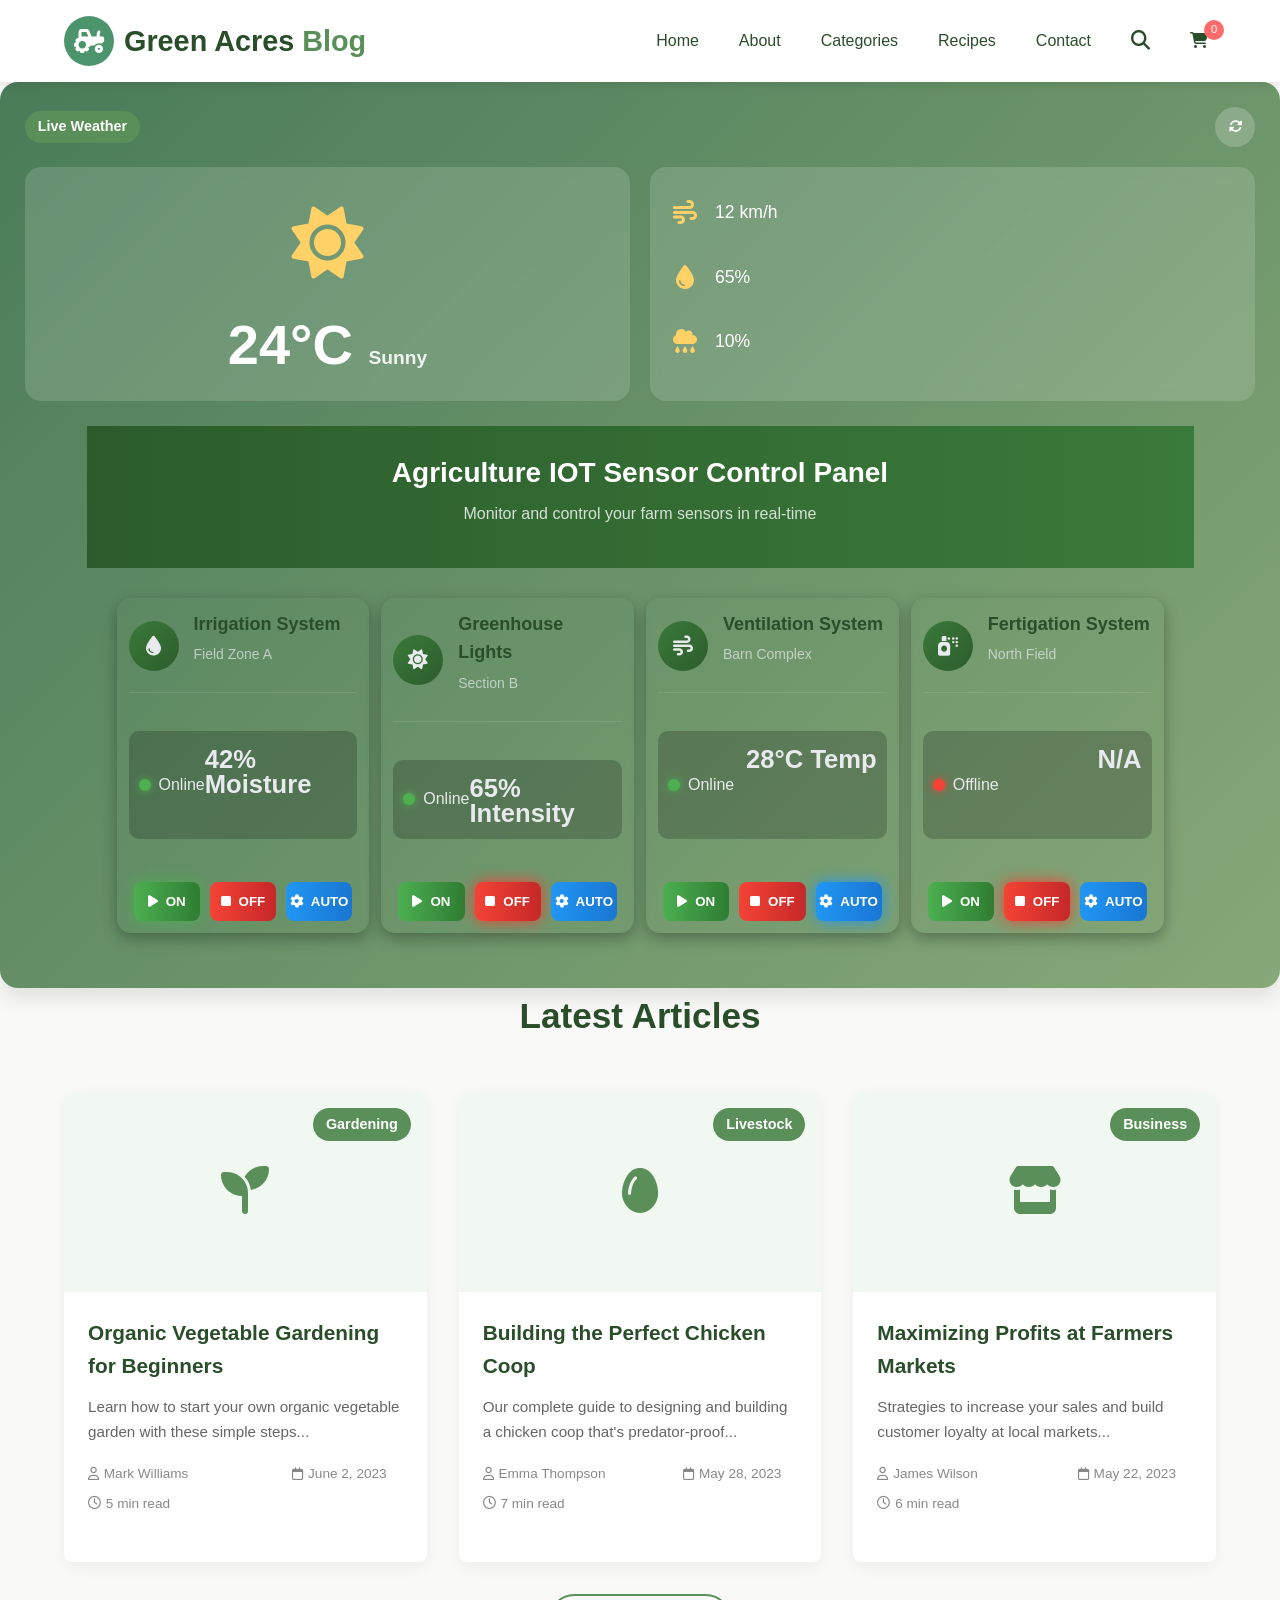
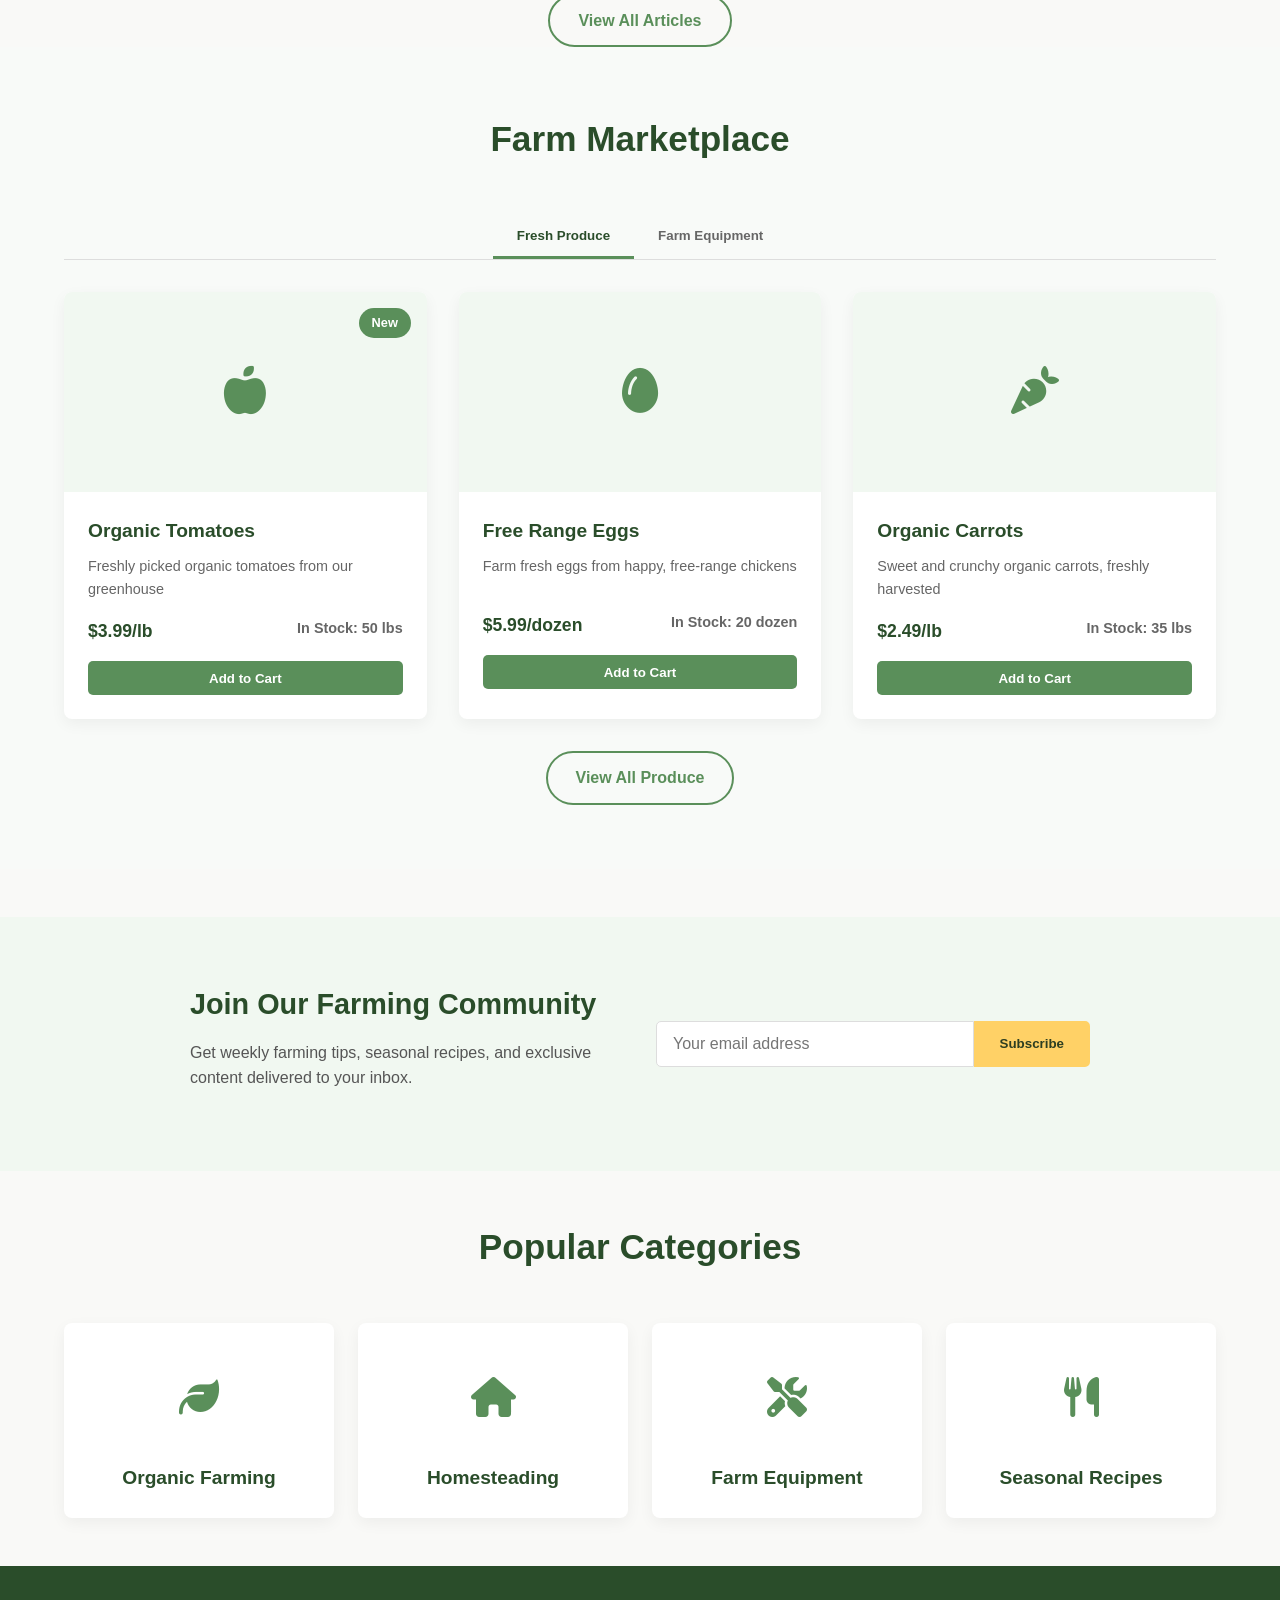
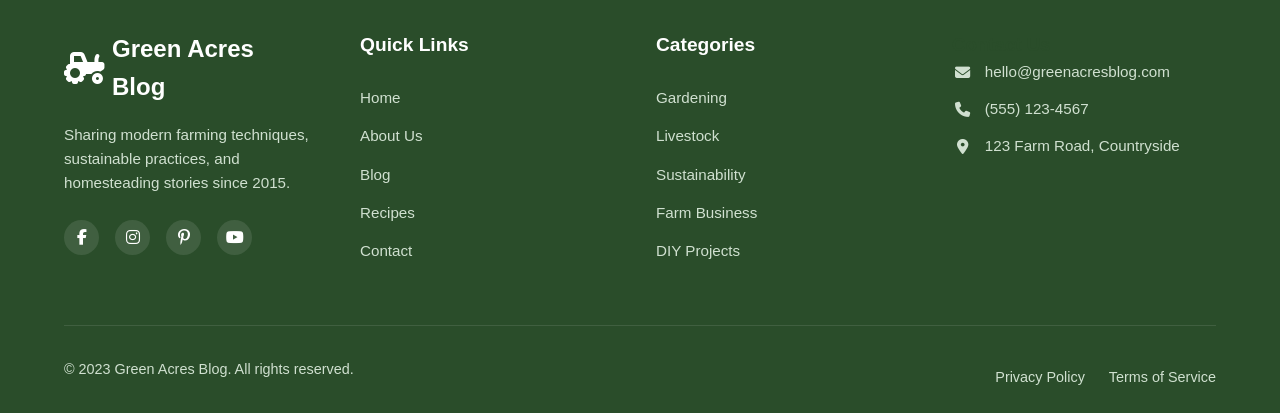
==== index.html @ f461b33c "Add files via upload" ====
<!DOCTYPE html>
<html lang="en">
<head>
    <meta charset="UTF-8">
    <meta name="viewport" content="width=device-width, initial-scale=1.0">
    <title>Green Acres Blog - Modern Farming Insights</title>
    <link rel="stylesheet" href="https://cdnjs.cloudflare.com/ajax/libs/font-awesome/6.4.0/css/all.min.css">
    <link rel="stylesheet" href="styles.css">
</head>
<body>
    <header>
        <div class="container header-container">
            <div class="logo-container">
                <a href="index.html" class="logo">
                    <div class="logo-img">
                        <i class="fas fa-tractor"></i>
                    </div>
                    <span class="logo-text">Green Acres <span>Blog</span></span>
                </a>
            </div>
            <button class="mobile-menu-btn" id="mobileMenuBtn">☰</button>
            <nav id="mainNav">
                <ul>
                    <li><a href="index.html">Home</a></li>
                    <li><a href="#about">About</a></li>
                    <li><a href="#categories">Categories</a></li>
                    <li><a href="#recipes">Recipes</a></li>
                    <li><a href="#contact">Contact</a></li>
                    <li><a href="#" class="search-btn" id="searchBtn"><i class="fas fa-search"></i></a></li>
                    <li class="cart-icon">
                        <a href="cart.html">
                            <i class="fas fa-shopping-cart"></i>
                            <span class="cart-count">0</span>
                        </a>
                    </li>
                </ul>
            </nav>
        </div>
        <div class="search-container" id="searchContainer">
            <input type="text" placeholder="Search articles..." id="searchInput">
            <button id="searchSubmit"><i class="fas fa-search"></i></button>
        </div>
    </header>

     <section class="featured-section">
            <div class="weather-widget">
                <div class="weather-header">
                    <span class="category-tag">Live Weather</span>
                    <button class="weather-refresh" id="weatherRefresh">
                        <i class="fas fa-sync-alt"></i>
                    </button>
                </div>
                
                <div class="weather-content">
                    <div class="weather-main">
                        <div class="weather-icon">
                            <i class="fas fa-sun" id="weatherIcon"></i>
                        </div>
                        <div class="weather-temp">
                            <span id="currentTemp">24°C</span>
                            <span class="weather-desc" id="weatherDesc">Sunny</span>
                        </div>
                    </div>
                    
                    <div class="weather-details">
                        <div class="weather-detail">
                            <i class="fas fa-wind"></i>
                            <span id="windSpeed">12 km/h</span>
                        </div>
                        <div class="weather-detail">
                            <i class="fas fa-tint"></i>
                            <span id="humidity">65%</span>
                        </div>
                        <div class="weather-detail">
                            <i class="fas fa-cloud-rain"></i>
                            <span id="precipitation">10%</span>
                        </div>
                    </div>
                </div>
                
            <div class="container">
        <div class="dashboard-header">
            <h1>Agriculture IOT Sensor Control Panel</h1>
            <p>Monitor and control your farm sensors in real-time</p>
        </div>
        
        <div class="sensor-grid">
            <div class="sensor-card">
                <div class="sensor-header">
                    <div class="sensor-icon">
                        <i class="fas fa-tint"></i>
                    </div>
                    <div class="sensor-info">
                        <h3>Irrigation System</h3>
                        <p>Field Zone A</p>
                    </div>
                </div>
                <div class="sensor-status">
                    <div class="status-indicator">
                        <div class="status-dot online"></div>
                        <span>Online</span>
                    </div>
                    <div class="sensor-value">42% Moisture</div>
                </div>
                <div class="sensor-controls">
                    <button class="control-btn btn-on active">
                        <i class="fas fa-play"></i> ON
                    </button>
                    <button class="control-btn btn-off">
                        <i class="fas fa-stop"></i> OFF
                    </button>
                    <button class="control-btn btn-auto">
                        <i class="fas fa-cog"></i> AUTO
                    </button>
                </div>
            </div>
            
            <div class="sensor-card">
                <div class="sensor-header">
                    <div class="sensor-icon">
                        <i class="fas fa-sun"></i>
                    </div>
                    <div class="sensor-info">
                        <h3>Greenhouse Lights</h3>
                        <p>Section B</p>
                    </div>
                </div>
                <div class="sensor-status">
                    <div class="status-indicator">
                        <div class="status-dot online"></div>
                        <span>Online</span>
                    </div>
                    <div class="sensor-value">65% Intensity</div>
                </div>
                <div class="sensor-controls">
                    <button class="control-btn btn-on">
                        <i class="fas fa-play"></i> ON
                    </button>
                    <button class="control-btn btn-off active">
                        <i class="fas fa-stop"></i> OFF
                    </button>
                    <button class="control-btn btn-auto">
                        <i class="fas fa-cog"></i> AUTO
                    </button>
                </div>
            </div>
            
            <div class="sensor-card">
                <div class="sensor-header">
                    <div class="sensor-icon">
                        <i class="fas fa-wind"></i>
                    </div>
                    <div class="sensor-info">
                        <h3>Ventilation System</h3>
                        <p>Barn Complex</p>
                    </div>
                </div>
                <div class="sensor-status">
                    <div class="status-indicator">
                        <div class="status-dot online"></div>
                        <span>Online</span>
                    </div>
                    <div class="sensor-value">28°C Temp</div>
                </div>
                <div class="sensor-controls">
                    <button class="control-btn btn-on">
                        <i class="fas fa-play"></i> ON
                    </button>
                    <button class="control-btn btn-off">
                        <i class="fas fa-stop"></i> OFF
                    </button>
                    <button class="control-btn btn-auto active">
                        <i class="fas fa-cog"></i> AUTO
                    </button>
                </div>
            </div>
            
            <div class="sensor-card">
                <div class="sensor-header">
                    <div class="sensor-icon">
                        <i class="fas fa-spray-can"></i>
                    </div>
                    <div class="sensor-info">
                        <h3>Fertigation System</h3>
                        <p>North Field</p>
                    </div>
                </div>
                <div class="sensor-status">
                    <div class="status-indicator">
                        <div class="status-dot offline"></div>
                        <span>Offline</span>
                    </div>
                    <div class="sensor-value">N/A</div>
                </div>
                <div class="sensor-controls">
                    <button class="control-btn btn-on">
                        <i class="fas fa-play"></i> ON
                    </button>
                    <button class="control-btn btn-off active">
                        <i class="fas fa-stop"></i> OFF
                    </button>
                    <button class="control-btn btn-auto">
                        <i class="fas fa-cog"></i> AUTO
                    </button>
                </div>
            </div>
        </div>
                
                <!-- <div class="weather-footer">
                    <p class="post-meta">Weather for <span id="location">Farm Location</span> | Updated: <span id="updateTime">Just now</span></p>
                    <a href="#articles" class="btn btn-primary">Read Article</a>
                </div> -->
            </div>
        </section>

    <section id="latest" class="latest-posts">
        <div class="container">
            <h2 class="section-title">Latest Articles</h2>
            <div class="posts-grid">
                <article class="post-card">
                    <div class="post-image">
                        <div class="image-placeholder">
                            <i class="fas fa-seedling"></i>
                        </div>
                        <span class="category-tag">Gardening</span>
                    </div>
                    <div class="post-content">
                        <h3><a href="#">Organic Vegetable Gardening for Beginners</a></h3>
                        <p class="post-excerpt">Learn how to start your own organic vegetable garden with these simple steps...</p>
                        <div class="post-meta">
                            <span><i class="far fa-user"></i> Mark Williams</span>
                            <span><i class="far fa-calendar"></i> June 2, 2023</span>
                            <span><i class="far fa-clock"></i> 5 min read</span>
                        </div>
                    </div>
                </article>

                <article class="post-card">
                    <div class="post-image">
                        <div class="image-placeholder">
                            <i class="fas fa-egg"></i>
                        </div>
                        <span class="category-tag">Livestock</span>
                    </div>
                    <div class="post-content">
                        <h3><a href="#">Building the Perfect Chicken Coop</a></h3>
                        <p class="post-excerpt">Our complete guide to designing and building a chicken coop that's predator-proof...</p>
                        <div class="post-meta">
                            <span><i class="far fa-user"></i> Emma Thompson</span>
                            <span><i class="far fa-calendar"></i> May 28, 2023</span>
                            <span><i class="far fa-clock"></i> 7 min read</span>
                        </div>
                    </div>
                </article>

                <article class="post-card">
                    <div class="post-image">
                        <div class="image-placeholder">
                            <i class="fas fa-store"></i>
                        </div>
                        <span class="category-tag">Business</span>
                    </div>
                    <div class="post-content">
                        <h3><a href="#">Maximizing Profits at Farmers Markets</a></h3>
                        <p class="post-excerpt">Strategies to increase your sales and build customer loyalty at local markets...</p>
                        <div class="post-meta">
                            <span><i class="far fa-user"></i> James Wilson</span>
                            <span><i class="far fa-calendar"></i> May 22, 2023</span>
                            <span><i class="far fa-clock"></i> 6 min read</span>
                        </div>
                    </div>
                </article>
            </div>
            <div class="view-all">
                <a href="#" class="btn btn-secondary">View All Articles</a>
            </div>
        </div>
    </section>

    <section class="farm-market">
        <div class="container">
            <h2 class="section-title">Farm Marketplace</h2>
            <div class="market-tabs">
                <button class="tab-btn active" data-tab="produce">Fresh Produce</button>
                <button class="tab-btn" data-tab="equipment">Farm Equipment</button>
            </div>
            
            <div class="market-content active" id="produce">
                <div class="products-grid">
                    <div class="product-card">
                        <div class="product-image">
                            <div class="image-placeholder">
                                <i class="fas fa-apple-alt"></i>
                            </div>
                            <span class="product-badge">New</span>
                        </div>
                        <div class="product-details">
                            <h3>Organic Tomatoes</h3>
                            <p class="product-description">Freshly picked organic tomatoes from our greenhouse</p>
                            <div class="product-meta">
                                <span class="product-price">$3.99/lb</span>
                                <span class="product-stock">In Stock: 50 lbs</span>
                            </div>
                            <button class="btn btn-cart">Add to Cart</button>
                        </div>
                    </div>
                    
                    <div class="product-card">
                        <div class="product-image">
                            <div class="image-placeholder">
                                <i class="fas fa-egg"></i>
                            </div>
                        </div>
                        <div class="product-details">
                            <h3>Free Range Eggs</h3>
                            <p class="product-description">Farm fresh eggs from happy, free-range chickens</p>
                            <div class="product-meta">
                                <span class="product-price">$5.99/dozen</span>
                                <span class="product-stock">In Stock: 20 dozen</span>
                            </div>
                            <button class="btn btn-cart">Add to Cart</button>
                        </div>
                    </div>
                    
                    <div class="product-card">
                        <div class="product-image">
                            <div class="image-placeholder">
                                <i class="fas fa-carrot"></i>
                            </div>
                        </div>
                        <div class="product-details">
                            <h3>Organic Carrots</h3>
                            <p class="product-description">Sweet and crunchy organic carrots, freshly harvested</p>
                            <div class="product-meta">
                                <span class="product-price">$2.49/lb</span>
                                <span class="product-stock">In Stock: 35 lbs</span>
                            </div>
                            <button class="btn btn-cart">Add to Cart</button>
                        </div>
                    </div>
                </div>
                <div class="view-all">
                    <a href="market.html" class="btn btn-secondary">View All Produce</a>
                </div>
            </div>
            
            <div class="market-content" id="equipment">
                <div class="products-grid">
                    <div class="product-card">
                        <div class="product-image">
                            <div class="image-placeholder">
                                <i class="fas fa-tractor"></i>
                            </div>
                            <span class="product-badge">Used</span>
                        </div>
                        <div class="product-details">
                            <h3>John Deere Tractor</h3>
                            <p class="product-description">2015 Model, 45HP, excellent condition</p>
                            <div class="product-meta">
                                <span class="product-price">$12,500</span>
                                <span class="product-stock">1 Available</span>
                            </div>
                            <button class="btn btn-cart">Add to Cart</button>
                        </div>
                    </div>
                    
                    <div class="product-card">
                        <div class="product-image">
                            <div class="image-placeholder">
                                <i class="fas fa-tint"></i>
                            </div>
                        </div>
                        <div class="product-details">
                            <h3>Drip Irrigation Kit</h3>
                            <p class="product-description">Complete 1/4 acre drip irrigation system</p>
                            <div class="product-meta">
                                <span class="product-price">$349.99</span>
                                <span class="product-stock">In Stock: 5</span>
                            </div>
                            <button class="btn btn-cart">Add to Cart</button>
                        </div>
                    </div>
                    
                    <div class="product-card">
                        <div class="product-image">
                            <div class="image-placeholder">
                                <i class="fas fa-tools"></i>
                            </div>
                        </div>
                        <div class="product-details">
                            <h3>Professional Tool Set</h3>
                            <p class="product-description">32-piece farming tool set with storage case</p>
                            <div class="product-meta">
                                <span class="product-price">$189.99</span>
                                <span class="product-stock">In Stock: 8</span>
                            </div>
                            <button class="btn btn-cart">Add to Cart</button>
                        </div>
                    </div>
                </div>
                <div class="view-all">
                    <a href="market.html" class="btn btn-secondary">View All Equipment</a>
                </div>
            </div>
        </div>
    </section>

    <section class="newsletter">
        <div class="container">
            <div class="newsletter-container">
                <div class="newsletter-content">
                    <h2>Join Our Farming Community</h2>
                    <p>Get weekly farming tips, seasonal recipes, and exclusive content delivered to your inbox.</p>
                </div>
                <form class="newsletter-form" id="newsletterForm">
                    <input type="email" placeholder="Your email address" required>
                    <button type="submit" class="btn btn-primary">Subscribe</button>
                </form>
            </div>
        </div>
    </section>

    <section class="popular-categories">
        <div class="container">
            <h2 class="section-title">Popular Categories</h2>
            <div class="categories-grid">
                <a href="#categories" class="category-card">
                    <div class="category-image">
                        <i class="fas fa-leaf"></i>
                    </div>
                    <h3>Organic Farming</h3>
                </a>
                <a href="#categories" class="category-card">
                    <div class="category-image">
                        <i class="fas fa-home"></i>
                    </div>
                    <h3>Homesteading</h3>
                </a>
                <a href="#categories" class="category-card">
                    <div class="category-image">
                        <i class="fas fa-tools"></i>
                    </div>
                    <h3>Farm Equipment</h3>
                </a>
                <a href="#categories" class="category-card">
                    <div class="category-image">
                        <i class="fas fa-utensils"></i>
                    </div>
                    <h3>Seasonal Recipes</h3>
                </a>
            </div>
        </div>
    </section>

    <footer>
        <div class="container">
            <div class="footer-content">
                <div class="footer-about">
                    <div class="footer-logo">
                        <i class="fas fa-tractor"></i>
                        <span>Green Acres Blog</span>
                    </div>
                    <p>Sharing modern farming techniques, sustainable practices, and homesteading stories since 2015.</p>
                    <div class="social-links">
                        <a href="#"><i class="fab fa-facebook-f"></i></a>
                        <a href="#"><i class="fab fa-instagram"></i></a>
                        <a href="#"><i class="fab fa-pinterest-p"></i></a>
                        <a href="#"><i class="fab fa-youtube"></i></a>
                    </div>
                </div>
                <div class="footer-links">
                    <h3>Quick Links</h3>
                    <ul>
                        <li><a href="index.html">Home</a></li>
                        <li><a href="#about">About Us</a></li>
                        <li><a href="#blog">Blog</a></li>
                        <li><a href="#recipes">Recipes</a></li>
                        <li><a href="#contact">Contact</a></li>
                    </ul>
                </div>
                <div class="footer-links">
                    <h3>Categories</h3>
                    <ul>
                        <li><a href="#">Gardening</a></li>
                        <li><a href="#">Livestock</a></li>
                        <li><a href="#">Sustainability</a></li>
                        <li><a href="#">Farm Business</a></li>
                        <li><a href="#">DIY Projects</a></li>
                    </ul>
                </div>
                <div class="footer-contact">
                    <h3>Contact Us</h3>
                    <p><i class="fas fa-envelope"></i> hello@greenacresblog.com</p>
                    <p><i class="fas fa-phone"></i> (555) 123-4567</p>
                    <p><i class="fas fa-map-marker-alt"></i> 123 Farm Road, Countryside</p>
                </div>
            </div>
            <div class="footer-bottom">
                <p>&copy; 2023 Green Acres Blog. All rights reserved.</p>
                <div class="footer-legal">
                    <a href="#">Privacy Policy</a>
                    <a href="#">Terms of Service</a>
                </div>
            </div>
        </div>
    </footer>

    <script src="script.js"></script>
</body>
</html>
---- styles.css ----
/* CSS Reset */
* {
    margin: 0;
    padding: 0;
    box-sizing: border-box;
    font-family: 'Segoe UI', Tahoma, Geneva, Verdana, sans-serif;
}

body {
    line-height: 1.6;
    color: #333;
    background-color: #f9f9f7;
}

/* Typography */
h1, h2, h3, h4 {
    font-weight: 700;
    color: #2a4d2a;
}

p {
    margin-bottom: 1rem;
}

a {
    text-decoration: none;
    color: inherit;
}

/* Header Styles */
header {
    background-color: #fff;
    padding: 1rem 0;
    position: sticky;
    top: 0;
    z-index: 100;
    box-shadow: 0 2px 10px rgba(0,0,0,0.1);
}

.container {
    width: 90%;
    max-width: 1200px;
    margin: 0 auto;
}

.header-container {
    display: flex;
    justify-content: space-between;
    align-items: center;
}

/* Logo Styles */
.logo-container {
    display: flex;
    align-items: center;
}

.logo {
    display: flex;
    align-items: center;
}

.logo-img {
    height: 50px;
    width: 50px;
    background-color: #4c956c;
    border-radius: 50%;
    display: flex;
    align-items: center;
    justify-content: center;
    margin-right: 10px;
    color: white;
    font-size: 1.5rem;
}

.logo-text {
    font-size: 1.8rem;
    font-weight: bold;
    color: #2a4d2a;
}

.logo-text span {
    color: #5a8f5a;
}

/* Navigation */
nav ul {
    display: flex;
    list-style: none;
    align-items: center;
}

nav ul li {
    margin-left: 1.5rem;
}

nav ul li a {
    color: #2a4d2a;
    font-weight: 500;
    transition: color 0.3s;
    padding: 0.5rem;
    border-radius: 5px;
}

nav ul li a:hover {
    color: #5a8f5a;
    background-color: #f1f8f1;
}

.search-btn {
    font-size: 1.2rem;
    cursor: pointer;
}

.mobile-menu-btn {
    display: none;
    background: none;
    border: none;
    color: #2a4d2a;
    font-size: 1.5rem;
    cursor: pointer;
}

/* Search Container */
.search-container {
    display: none;
    padding: 1rem 0;
    background-color: #f1f8f1;
    justify-content: center;
}

.search-container.active {
    display: flex;
}

.search-container input {
    width: 60%;
    padding: 0.8rem 1rem;
    border: 1px solid #ddd;
    border-radius: 5px 0 0 5px;
    font-size: 1rem;
}

.search-container button {
    padding: 0 1rem;
    background-color: #5a8f5a;
    color: white;
    border: none;
    border-radius: 0 5px 5px 0;
    cursor: pointer;
}

/* ================== DASHBOARD ================== */
.dashboard-wrapper {
    max-width: 1000px;
    width: 100%;
    background: rgba(25, 35, 45, 0.8);
    border-radius: 20px;
    box-shadow: 0 15px 25px rgba(0, 0, 0, 0.5);
    overflow: hidden;
}

.dashboard-header {
    background: linear-gradient(90deg, #2c5c2c, #3a7a3a);
    padding: 25px 30px;
    text-align: center;
}

.dashboard-header h1 {
    font-size: 28px;
    margin-bottom: 5px;
    color: #fff;
}

.dashboard-header p {
    font-size: 16px;
    opacity: 0.8;
}

.sensor-grid {
    display: grid;
    grid-template-columns: repeat(auto-fit, minmax(300px, 1fr));
    gap: 20px;
    padding: 30px;
}

.sensor-card {
    background: rgba(35, 45, 55, 0.7);
    border-radius: 15px;
    padding: 20px;
    box-shadow: 0 5px 15px rgba(0, 0, 0, 0.3);
    transition: transform 0.3s ease;
}

.sensor-card:hover {
    transform: translateY(-5px);
}

.sensor-header {
    display: flex;
    align-items: center;
    margin-bottom: 15px;
    border-bottom: 1px solid rgba(255, 255, 255, 0.1);
    padding-bottom: 10px;
}

.sensor-icon {
    width: 50px;
    height: 50px;
    background: linear-gradient(135deg, #3a7a3a, #2c5c2c);
    border-radius: 50%;
    display: flex;
    justify-content: center;
    align-items: center;
    margin-right: 15px;
    font-size: 20px;
}

.sensor-info h3 {
    font-size: 18px;
    margin-bottom: 5px;
}

.sensor-info p {
    font-size: 14px;
    opacity: 0.7;
}

.sensor-status {
    display: flex;
    justify-content: space-between;
    margin: 15px 0;
    padding: 10px;
    background: rgba(0, 0, 0, 0.2);
    border-radius: 10px;
}

.status-indicator {
    display: flex;
    align-items: center;
}

.status-dot {
    width: 12px;
    height: 12px;
    border-radius: 50%;
    margin-right: 8px;
}

.online {
    background: #4CAF50;
    box-shadow: 0 0 8px #4CAF50;
}

.offline {
    background: #f44336;
    box-shadow: 0 0 8px #f44336;
}

.sensor-value {
    font-weight: bold;
    font-size: 18px;
}

.sensor-controls {
    display: flex;
    justify-content: space-between;
    margin-top: 20px;
}

.control-btn {
    flex: 1;
    margin: 0 5px;
    padding: 12px 0;
    border: none;
    border-radius: 8px;
    font-weight: bold;
    cursor: pointer;
    transition: all 0.3s ease;
    display: flex;
    justify-content: center;
    align-items: center;
}

.btn-on {
    background: linear-gradient(to right, #4CAF50, #2E7D32);
    color: white;
}

.btn-off {
    background: linear-gradient(to right, #f44336, #c62828);
    color: white;
}

.btn-auto {
    background: linear-gradient(to right, #2196F3, #1976D2);
    color: white;
}

.control-btn i {
    margin-right: 8px;
}

.control-btn:hover {
    transform: scale(1.05);
    box-shadow: 0 0 15px rgba(0, 0, 0, 0.4);
}

.btn-on.active {
    box-shadow: 0 0 15px #4CAF50;
}

.btn-off.active {
    box-shadow: 0 0 15px #f44336;
}

.btn-auto.active {
    box-shadow: 0 0 15px #2196F3;
}

.footer {
    text-align: center;
    padding: 20px;
    border-top: 1px solid rgba(255, 255, 255, 0.1);
    font-size: 14px;
    opacity: 0.7;
}


/* Featured Post */
.featured-post {
    background: linear-gradient(rgba(0, 0, 0, 0.4), rgba(0, 0, 0, 0.4)), url('https://images.unsplash.com/photo-1500595046743-cd271d694d30?ixlib=rb-4.0.3&ixid=M3wxMjA3fDB8MHxwaG90by1wYWdlfHx8fGVufDB8fHx8fA%3D%3D&auto=format&fit=crop&w=2074&q=80');
    background-size: cover;
    background-position: center;
    height: 70vh;
    display: flex;
    align-items: center;
    color: white;
    margin-bottom: 3rem;
}

.featured-content {
    max-width: 800px;
}

/* Button Styles */
.btn {
    display: inline-block;
    padding: 0.8rem 1.8rem;
    border-radius: 5px;
    font-weight: bold;
    transition: all 0.3s;
    text-align: center;
    cursor: pointer;
}

.btn-primary {
    background-color: #5a8f5a;
    color: white;
    border: 2px solid #5a8f5a;
}

.btn-primary:hover {
    background-color: #4a7d4a;
    border-color: #4a7d4a;
}

.btn-secondary {
    background-color: transparent;
    color: #5a8f5a;
    border: 2px solid #5a8f5a;
}

.btn-secondary:hover {
    background-color: rgba(90, 143, 90, 0.1);
}

/* Weather Widget */
.weather-widget {
    background: linear-gradient(135deg, #4a7c59 0%, #87a878 100%);
    border-radius: 18px;
    padding: 25px;
    color: white;
    box-shadow: 0 10px 20px rgba(0, 0, 0, 0.1);
    width: 100%;
    margin: 0 auto;
}

.weather-header {
    display: flex;
    justify-content: space-between;
    align-items: center;
    margin-bottom: 20px;
}

.category-tag {
    background: rgba(255, 255, 255, 0.2);
    padding: 8px 16px;
    border-radius: 20px;
    font-weight: 600;
    font-size: 0.9rem;
    backdrop-filter: blur(5px);
}

.weather-refresh {
    background: rgba(255, 255, 255, 0.2);
    border: none;
    color: white;
    width: 40px;
    height: 40px;
    border-radius: 50%;
    cursor: pointer;
    transition: all 0.3s;
    display: flex;
    align-items: center;
    justify-content: center;
}

.weather-refresh:hover {
    background: rgba(255, 255, 255, 0.3);
    transform: rotate(45deg);
}

.weather-content {
    display: flex;
    justify-content: space-between;
    gap: 20px;
    margin-bottom: 25px;
}

.weather-main {
    flex: 1;
    text-align: center;
    padding: 20px;
    background: rgba(255, 255, 255, 0.15);
    border-radius: 16px;
    backdrop-filter: blur(5px);
}

.weather-icon {
    font-size: 4.5rem;
    margin-bottom: 15px;
    color: #ffd166;
}

.weather-temp {
    font-size: 3.5rem;
    font-weight: 700;
    line-height: 1;
    margin-bottom: 8px;
}

.weather-desc {
    font-size: 1.2rem;
    opacity: 0.9;
}

.weather-details {
    flex: 1;
    display: flex;
    flex-direction: column;
    justify-content: space-around;
    background: rgba(255, 255, 255, 0.15);
    border-radius: 16px;
    padding: 20px;
    backdrop-filter: blur(5px);
}

.weather-detail {
    display: flex;
    align-items: center;
    margin-bottom: 15px;
}

.weather-detail i {
    font-size: 1.5rem;
    margin-right: 15px;
    width: 30px;
    text-align: center;
    color: #ffd166;
}

.weather-detail span {
    font-size: 1.1rem;
}

.iot-sensors { max-width: 720px; margin: 0 auto; 
    font-family: system-ui, -apple-system, Segoe UI, Roboto, 
    Helvetica, Arial, sans-serif; 
}
  .iot-sensors h4 { margin: 0 0 12px; font-size: 1.25rem; 
}
  .sensor-grid {
    display: grid;
    grid-template-columns: repeat(4, minmax(0,1fr));
    gap: 12px;
  }
  @media (max-width: 800px) {
    .sensor-grid { grid-template-columns: repeat(2, minmax(0,1fr)); }
  }
  .sensor-card {
    display: grid;
    grid-template-rows: auto 1fr auto;
    gap: 8px;
    padding: 12px;
    border-radius: 14px;
    background: transparent;
    color: #e8eaed;
    /* box-shadow: 0 1px 0 rgba(255,255,255,0.04), 0 8px 24px rgba(0,0,0,0.25) inset, 0 2px 12px rgba(0,0,0,0.3); */
  }
  .sensor-name { font-weight: 600; display: flex; align-items: center; gap: 8px; opacity: 0.9; }
  .sensor-value {
    font-size: 1.6rem;
    font-variant-numeric: tabular-nums;
    line-height: 1;
    padding: 6px 0 2px;
  }
  .sensor-card.loading .sensor-value { opacity: 0.6; }
  .sensor-read {
    justify-self: start;
    border: 0;
    padding: 8px 12px;
    border-radius: 10px;
    background: #ffd166;
    color: #2d3e21;
    border: 2px solid #ffd166;
    /* color: white; */
    cursor: pointer;
    font-weight: 600;
    transition: all 0.5s;
  }
.sensor-read:hover {
    background: transparent;
    color: #ffd166;
    border-color: #ffd166;
}
  .sensor-read:disabled { opacity: 0.6; cursor: not-allowed; 
}

.weather-footer {
    text-align: center;
    padding-top: 20px;
    border-top: 1px solid rgba(255, 255, 255, 0.2);
}

.post-meta {
    color: rgba(255, 255, 255, 0.85);
    margin-bottom: 15px;
    font-size: 0.95rem;
}

.btn {
    display: inline-block;
    padding: 12px 28px;
    border-radius: 50px;
    font-weight: 600;
    transition: all 0.3s;
    text-align: center;
    cursor: pointer;
    text-decoration: none;
}

.btn-primary {
    background: #ffd166;
    color: #2d3e21;
    border: 2px solid #ffd166;
}

.btn-primary:hover {
    background: transparent;
    color: #ffd166;
}

/* Category Tag */
.category-tag {
    display: inline-block;
    background-color: #5a8f5a;
    color: white;
    padding: 0.3rem 0.8rem;
    border-radius: 20px;
    font-size: 0.9rem;
    font-weight: bold;
}

/* Latest Posts */
.section-title {
    text-align: center;
    margin-bottom: 3rem;
    font-size: 2.2rem;
}

.posts-grid {
    display: grid;
    grid-template-columns: repeat(auto-fit, minmax(300px, 1fr));
    gap: 2rem;
    margin-bottom: 2rem;
}

.post-card {
    background: white;
    border-radius: 8px;
    overflow: hidden;
    box-shadow: 0 5px 15px rgba(0,0,0,0.05);
    transition: transform 0.3s, box-shadow 0.3s;
}

.post-card:hover {
    transform: translateY(-5px);
    box-shadow: 0 10px 25px rgba(0,0,0,0.1);
}

.post-image {
    position: relative;
    height: 200px;
    overflow: hidden;
    background-color: #f1f8f1;
    display: flex;
    align-items: center;
    justify-content: center;
}

.image-placeholder {
    font-size: 3rem;
    color: #5a8f5a;
}

.post-image .category-tag {
    position: absolute;
    top: 1rem;
    right: 1rem;
}

.post-content {
    padding: 1.5rem;
}

.post-content h3 {
    margin-bottom: 0.8rem;
    font-size: 1.3rem;
}

.post-content h3 a {
    color: #2a4d2a;
    transition: color 0.3s;
}

.post-content h3 a:hover {
    color: #5a8f5a;
}

.post-excerpt {
    color: #666;
    margin-bottom: 1.2rem;
    font-size: 0.95rem;
}

.post-meta {
    display: flex;
    justify-content: space-between;
    color: #888;
    font-size: 0.85rem;
    flex-wrap: wrap;
}

.post-meta span {
    display: flex;
    align-items: center;
    margin-right: 1rem;
    margin-bottom: 0.5rem;
}

.post-meta i {
    margin-right: 0.3rem;
    font-size: 0.8rem;
}

.view-all {
    text-align: center;
    margin-top: 2rem;
}

/* Farm Marketplace Styles */
.farm-market {
    padding: 4rem 0;
    background-color: #f8faf8;
}

.market-tabs {
    display: flex;
    justify-content: center;
    margin-bottom: 2rem;
    border-bottom: 1px solid #ddd;
}

.tab-btn {
    padding: 0.8rem 1.5rem;
    background: none;
    border: none;
    border-bottom: 3px solid transparent;
    font-weight: bold;
    color: #666;
    cursor: pointer;
    transition: all 0.3s;
}

.tab-btn.active {
    color: #2a4d2a;
    border-bottom-color: #5a8f5a;
}

.market-content {
    display: none;
}

.market-content.active {
    display: block;
}

.products-grid {
    display: grid;
    grid-template-columns: repeat(auto-fit, minmax(280px, 1fr));
    gap: 2rem;
    margin-bottom: 2rem;
}

.product-card {
    background: white;
    border-radius: 8px;
    overflow: hidden;
    box-shadow: 0 5px 15px rgba(0,0,0,0.05);
    transition: transform 0.3s, box-shadow 0.3s;
}

.product-card:hover {
    transform: translateY(-5px);
    box-shadow: 0 10px 25px rgba(0,0,0,0.1);
}

.product-image {
    position: relative;
    height: 200px;
    overflow: hidden;
    background-color: #f1f8f1;
    display: flex;
    align-items: center;
    justify-content: center;
}

.product-badge {
    position: absolute;
    top: 1rem;
    right: 1rem;
    background-color: #5a8f5a;
    color: white;
    padding: 0.3rem 0.8rem;
    border-radius: 20px;
    font-size: 0.8rem;
    font-weight: bold;
}

.product-details {
    padding: 1.5rem;
}

.product-details h3 {
    margin-bottom: 0.5rem;
    font-size: 1.2rem;
}

.product-description {
    color: #666;
    margin-bottom: 1rem;
    font-size: 0.9rem;
    min-height: 40px;
}

.product-meta {
    display: flex;
    justify-content: space-between;
    margin-bottom: 1rem;
    font-weight: bold;
    flex-wrap: wrap;
}

.product-price {
    color: #2a4d2a;
    font-size: 1.1rem;
}

.product-stock {
    color: #666;
    font-size: 0.9rem;
}

.btn-cart {
    width: 100%;
    padding: 0.6rem;
    background-color: #5a8f5a;
    color: white;
    border: none;
    border-radius: 5px;
    font-weight: bold;
    cursor: pointer;
    transition: background-color 0.3s;
}

.btn-cart:hover {
    background-color: #4a7d4a;
}

/* Shopping Cart Styles */
.cart-icon {
    position: relative;
    margin-left: 1.5rem;
}

.cart-count {
    position: absolute;
    top: -8px;
    right: -8px;
    background-color: #ff6b6b;
    color: white;
    width: 20px;
    height: 20px;
    border-radius: 50%;
    font-size: 0.7rem;
    display: flex;
    align-items: center;
    justify-content: center;
}

/* Newsletter */
.newsletter {
    background-color: #f1f8f1;
    padding: 4rem 0;
    margin: 3rem 0;
}

.newsletter-container {
    display: flex;
    justify-content: space-between;
    align-items: center;
    max-width: 900px;
    margin: 0 auto;
}

.newsletter-content {
    flex: 1;
    padding-right: 2rem;
}

.newsletter h2 {
    margin-bottom: 0.8rem;
    font-size: 1.8rem;
}

.newsletter p {
    color: #555;
}

.newsletter-form {
    display: flex;
    flex: 1;
}

.newsletter-form input {
    flex: 1;
    padding: 0.8rem 1rem;
    border: 1px solid #ddd;
    border-radius: 5px 0 0 5px;
    font-size: 1rem;
}

.newsletter-form button {
    padding: 0 1.5rem;
    border-radius: 0 5px 5px 0;
}

/* Popular Categories */
.categories-grid {
    display: grid;
    grid-template-columns: repeat(auto-fit, minmax(200px, 1fr));
    gap: 1.5rem;
}

.category-card {
    background: white;
    border-radius: 8px;
    overflow: hidden;
    box-shadow: 0 5px 15px rgba(0,0,0,0.05);
    transition: transform 0.3s, box-shadow 0.3s;
    text-align: center;
    padding: 1.5rem;
}

.category-card:hover {
    transform: translateY(-5px);
    box-shadow: 0 10px 25px rgba(0,0,0,0.1);
}

.category-image {
    height: 100px;
    display: flex;
    align-items: center;
    justify-content: center;
    font-size: 2.5rem;
    color: #5a8f5a;
    margin-bottom: 1rem;
}

.category-card h3 {
    font-size: 1.2rem;
}

/* Footer */
footer {
    background-color: #2a4d2a;
    color: white;
    padding: 4rem 0 1rem;
    margin-top: 3rem;
}

.footer-content {
    display: grid;
    grid-template-columns: repeat(auto-fit, minmax(200px, 1fr));
    gap: 2rem;
    margin-bottom: 3rem;
}

.footer-about {
    padding-right: 1rem;
}

.footer-logo {
    display: flex;
    align-items: center;
    font-size: 1.5rem;
    font-weight: bold;
    margin-bottom: 1rem;
}

.footer-logo i {
    margin-right: 0.5rem;
    font-size: 2rem;
}

.footer-about p {
    color: #d0e0d0;
    margin-bottom: 1.5rem;
    font-size: 0.95rem;
}

.social-links {
    display: flex;
    gap: 1rem;
}

.social-links a {
    color: white;
    width: 35px;
    height: 35px;
    border-radius: 50%;
    background-color: rgba(255,255,255,0.1);
    display: flex;
    align-items: center;
    justify-content: center;
    transition: background-color 0.3s;
}

.social-links a:hover {
    background-color: rgba(255,255,255,0.2);
}

.footer-links h3 {
    color: white;
    margin-bottom: 1.5rem;
    font-size: 1.2rem;
}

.footer-links ul {
    list-style: none;
}

.footer-links li {
    margin-bottom: 0.8rem;
}

.footer-links a {
    color: #d0e0d0;
    transition: color 0.3s;
    font-size: 0.95rem;
}

.footer-links a:hover {
    color: white;
}

.footer-contact p {
    display: flex;
    align-items: center;
    margin-bottom: 0.8rem;
    color: #d0e0d0;
    font-size: 0.95rem;
}

.footer-contact i {
    margin-right: 0.8rem;
    width: 20px;
    text-align: center;
}

.footer-bottom {
    display: flex;
    justify-content: space-between;
    align-items: center;
    padding-top: 2rem;
    border-top: 1px solid rgba(255,255,255,0.1);
    font-size: 0.9rem;
    color: #d0e0d0;
}

.footer-legal {
    display: flex;
    gap: 1.5rem;
}

.footer-legal a {
    color: #d0e0d0;
    transition: color 0.3s;
}

.footer-legal a:hover {
    color: white;
}

/* Responsive Design */
@media (max-width: 992px) {
    .newsletter-container {
        flex-direction: column;
        text-align: center;
    }
    
    .newsletter-content {
        padding-right: 0;
        margin-bottom: 1.5rem;
    }
    
    .newsletter-form {
        width: 100%;
    }
}

@media (max-width: 900px) {
    .weather-content.horizontal-layout {
        flex-direction: column;
        gap: 1rem;
    }
    
    .horizontal-item {
        min-height: auto;
        padding: 1rem;
    }
    
    .weather-main.horizontal-item .weather-icon {
        font-size: 2.5rem;
    }
    
    .weather-main.horizontal-item .weather-temp span:first-child {
        font-size: 2.2rem;
    }
    
    .forecast-days {
        justify-content: space-between;
    }
}

@media (max-width: 768px) {
    .mobile-menu-btn {
        display: block;
    }

    nav {
        position: fixed;
        top: 80px;
        left: -100%;
        width: 100%;
        background-color: white;
        padding: 1rem 0;
        box-shadow: 0 5px 10px rgba(0,0,0,0.1);
        transition: left 0.3s;
    }

    nav.active {
        left: 0;
    }

    nav ul {
        flex-direction: column;
        align-items: center;
    }

    nav ul li {
        margin: 0;
        padding: 1rem 0;
    }

    .featured-post {
        height: auto;
        padding: 2rem 0;
    }
    
    .featured-content {
        max-width: 100%;
    }
    
    .weather-widget {
        max-width: 100%;
    }
}

@media (max-width: 600px) {
    .weather-widget {
        padding: 1.5rem;
    }
    
    .weather-details.horizontal-item .weather-detail {
        flex-direction: row;
        justify-content: space-between;
        align-items: center;
        text-align: left;
        gap: 0.5rem;
    }
    
    .weather-details.horizontal-item .weather-detail i {
        margin-bottom: 0;
        font-size: 1.2rem;
        min-width: 20px;
    }
    
    .weather-details.horizontal-item .weather-detail span:first-of-type {
        flex: 1;
        text-align: left;
        margin-bottom: 0;
    }
    
    .forecast-days {
        flex-direction: column;
        gap: 0.8rem;
    }
    
    .weather-forecast.horizontal-item .forecast-day {
        flex-direction: row;
        justify-content: space-between;
        align-items: center;
    }
    
    .weather-forecast.horizontal-item .forecast-day i {
        margin-bottom: 0;
        font-size: 1.2rem;
        min-width: 30px;
    }
    
    .section-title {
        font-size: 1.8rem;
    }
    
    .logo-text {
        font-size: 1.5rem;
    }
    
    .footer-bottom {
        flex-direction: column;
        gap: 1rem;
        text-align: center;
    }
    
    .footer-legal {
        justify-content: center;
    }
    
    .post-meta {
        flex-direction: column;
        align-items: flex-start;
    }
    
    .post-meta span {
        margin-bottom: 0.5rem;
    }
}
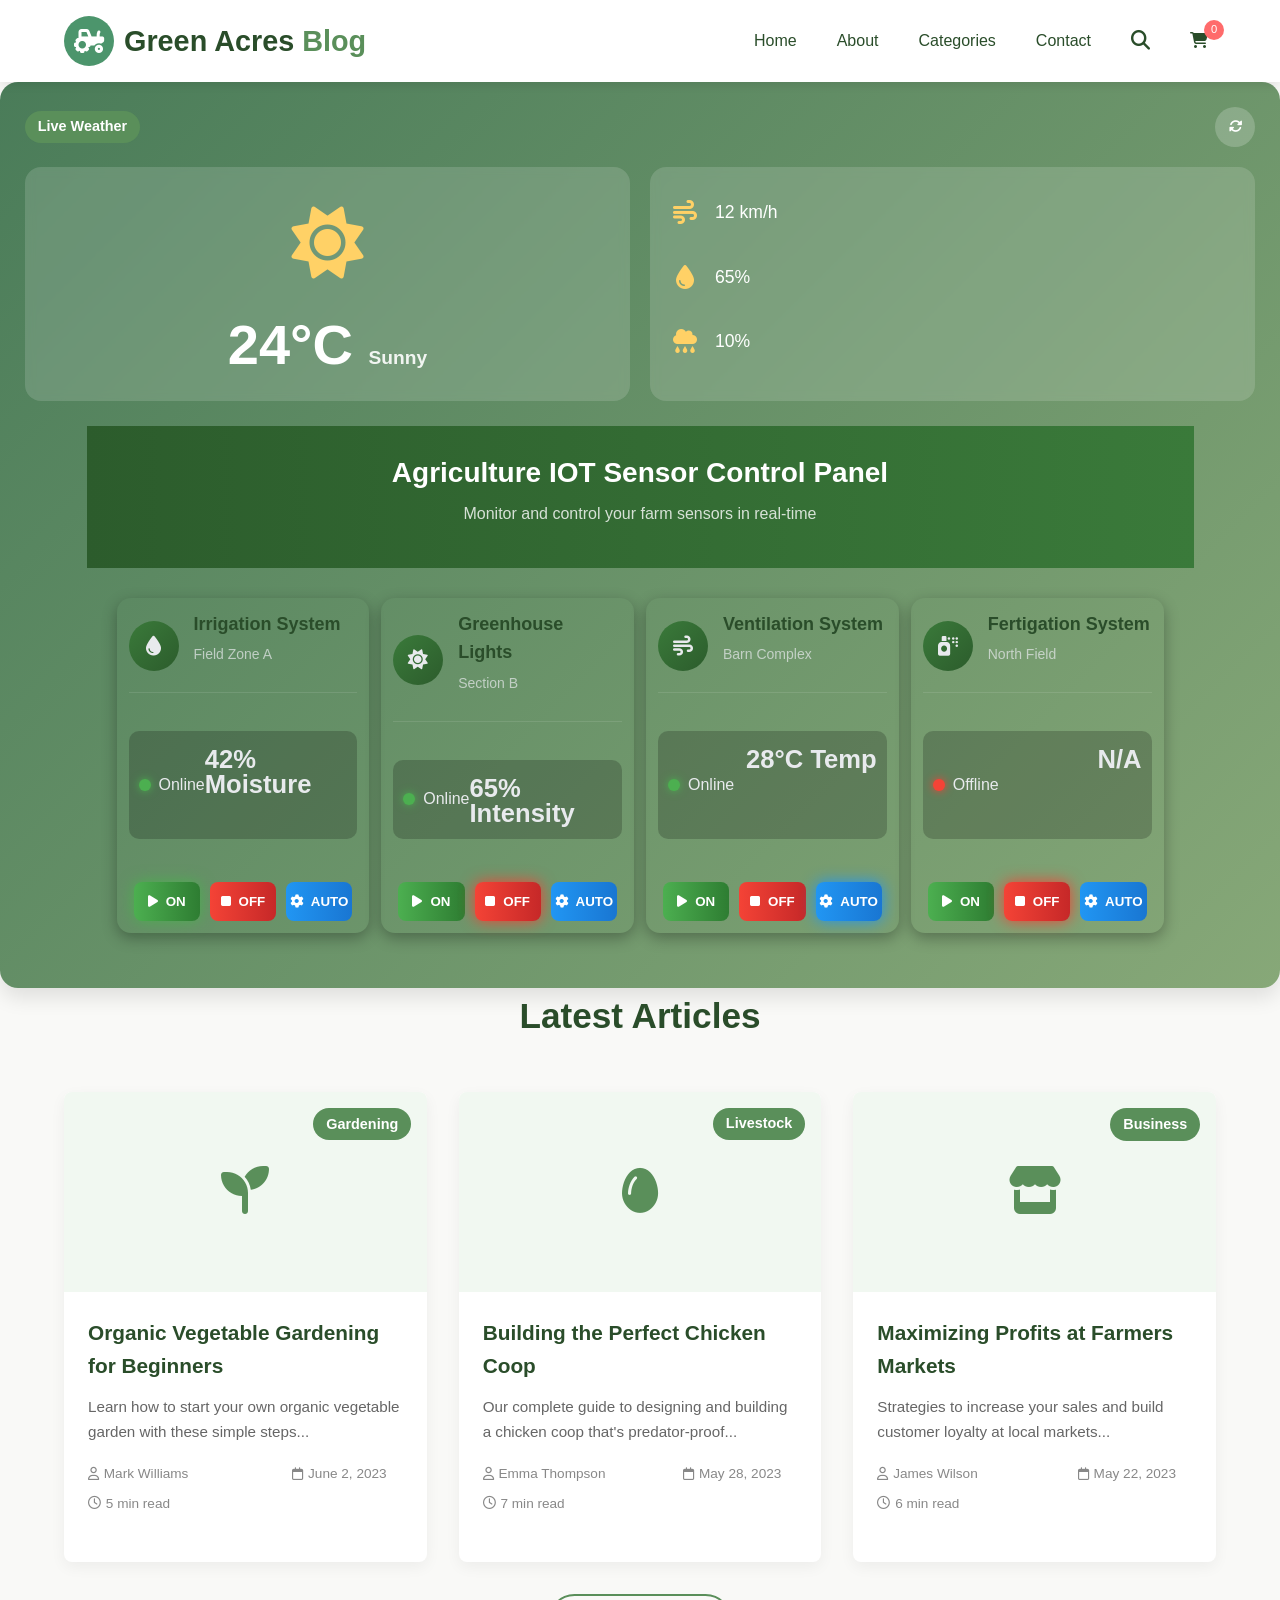
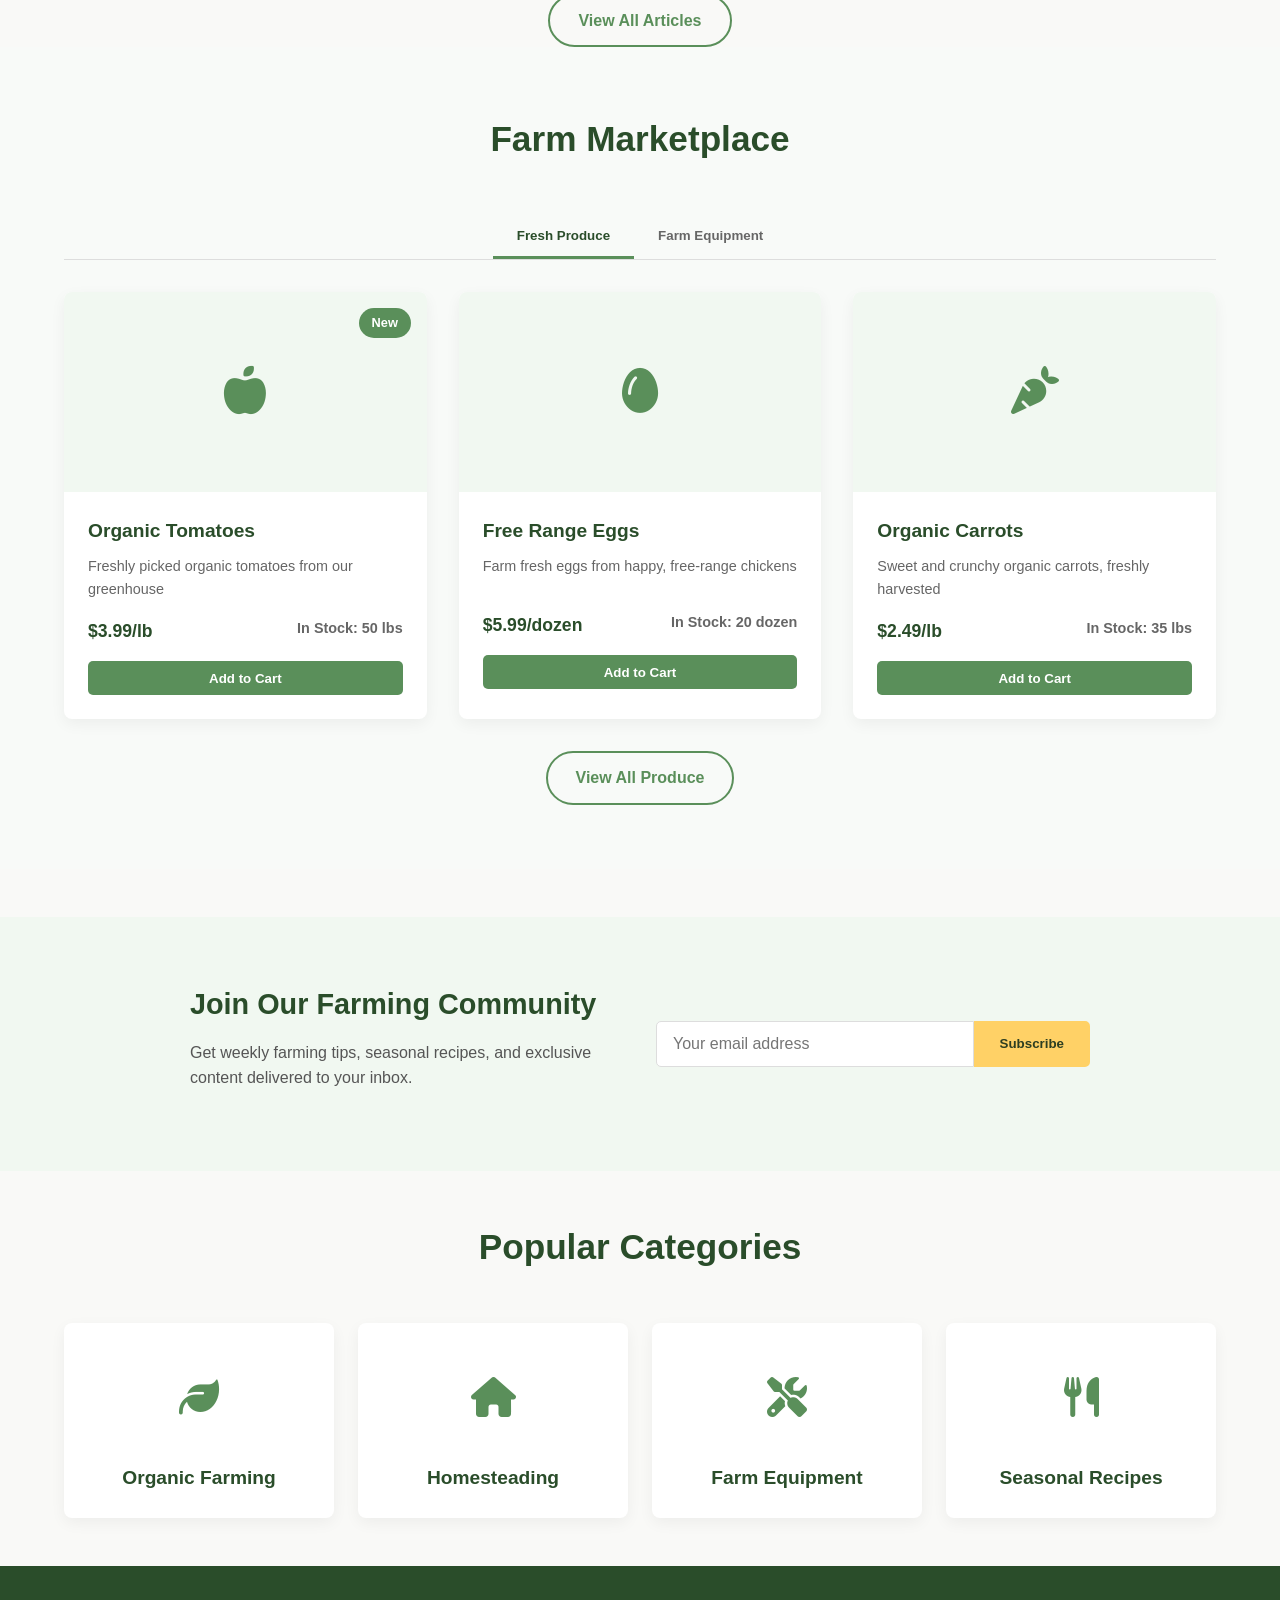
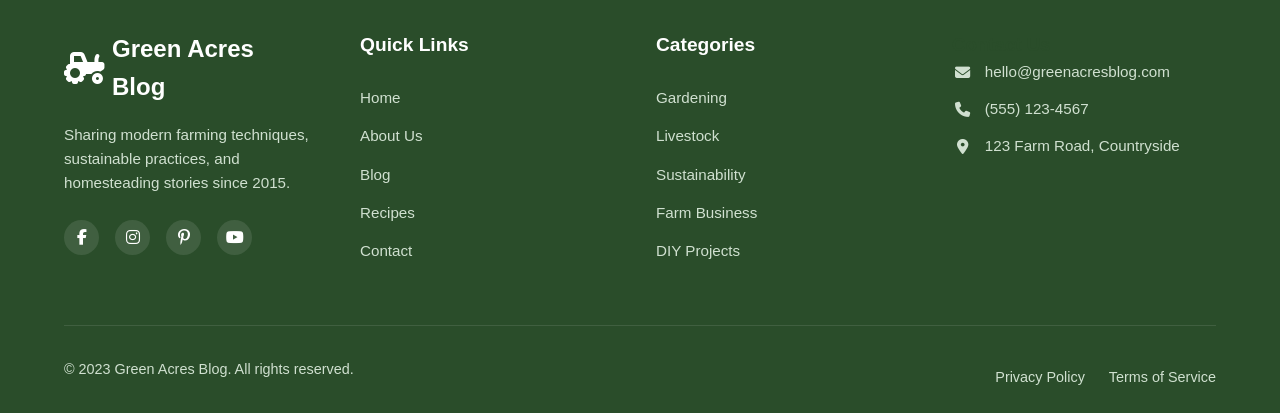
==== commit 64d2bbfc: "Update index.html" ====
--- a/index.html
+++ b/index.html
@@ -3,7 +3,7 @@
 <head>
     <meta charset="UTF-8">
     <meta name="viewport" content="width=device-width, initial-scale=1.0">
-    <title>Green Acres Blog - Modern Farming Insights</title>
+    <title>SMAPP - Modern Farming Insights</title>
     <link rel="stylesheet" href="https://cdnjs.cloudflare.com/ajax/libs/font-awesome/6.4.0/css/all.min.css">
     <link rel="stylesheet" href="styles.css">
 </head>
@@ -24,7 +24,6 @@
                     <li><a href="index.html">Home</a></li>
                     <li><a href="#about">About</a></li>
                     <li><a href="#categories">Categories</a></li>
-                    <li><a href="#recipes">Recipes</a></li>
                     <li><a href="#contact">Contact</a></li>
                     <li><a href="#" class="search-btn" id="searchBtn"><i class="fas fa-search"></i></a></li>
                     <li class="cart-icon">
@@ -507,4 +506,5 @@
 
     <script src="script.js"></script>
 </body>
-</html>+
+</html>
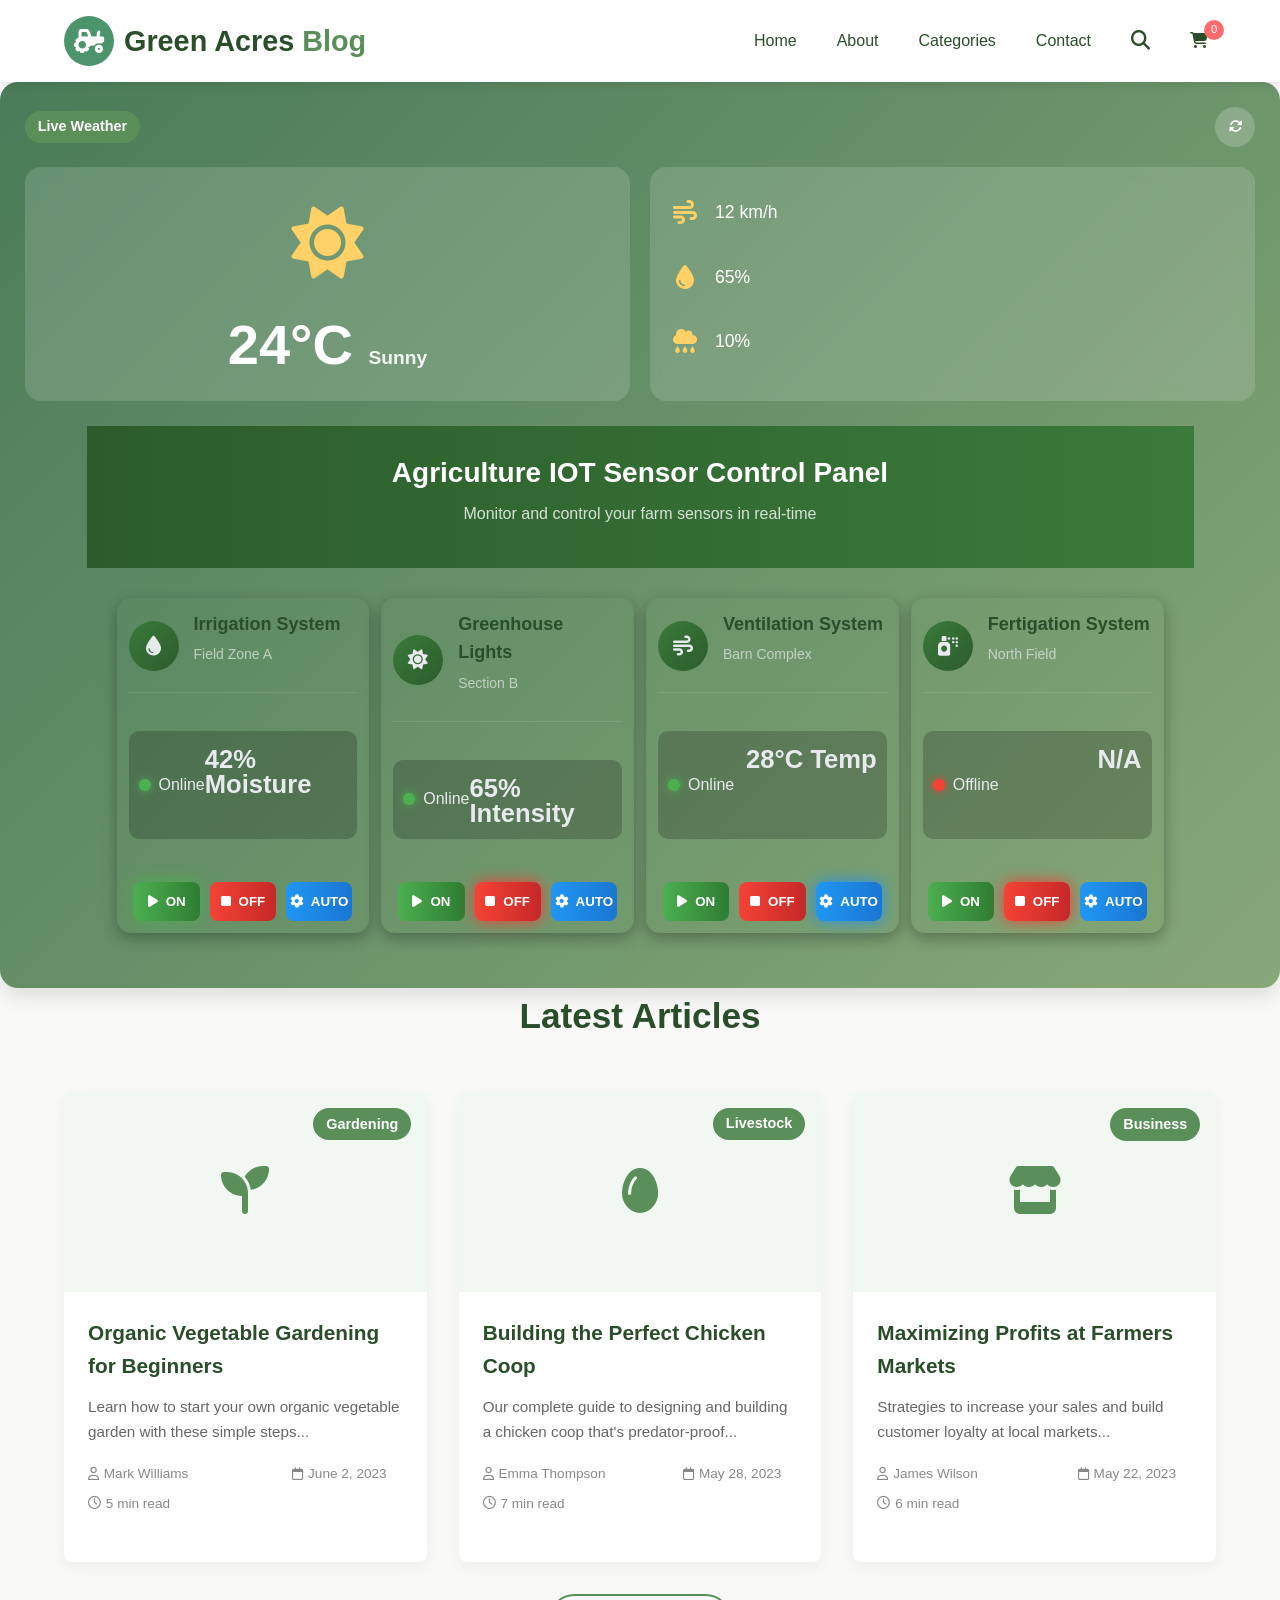
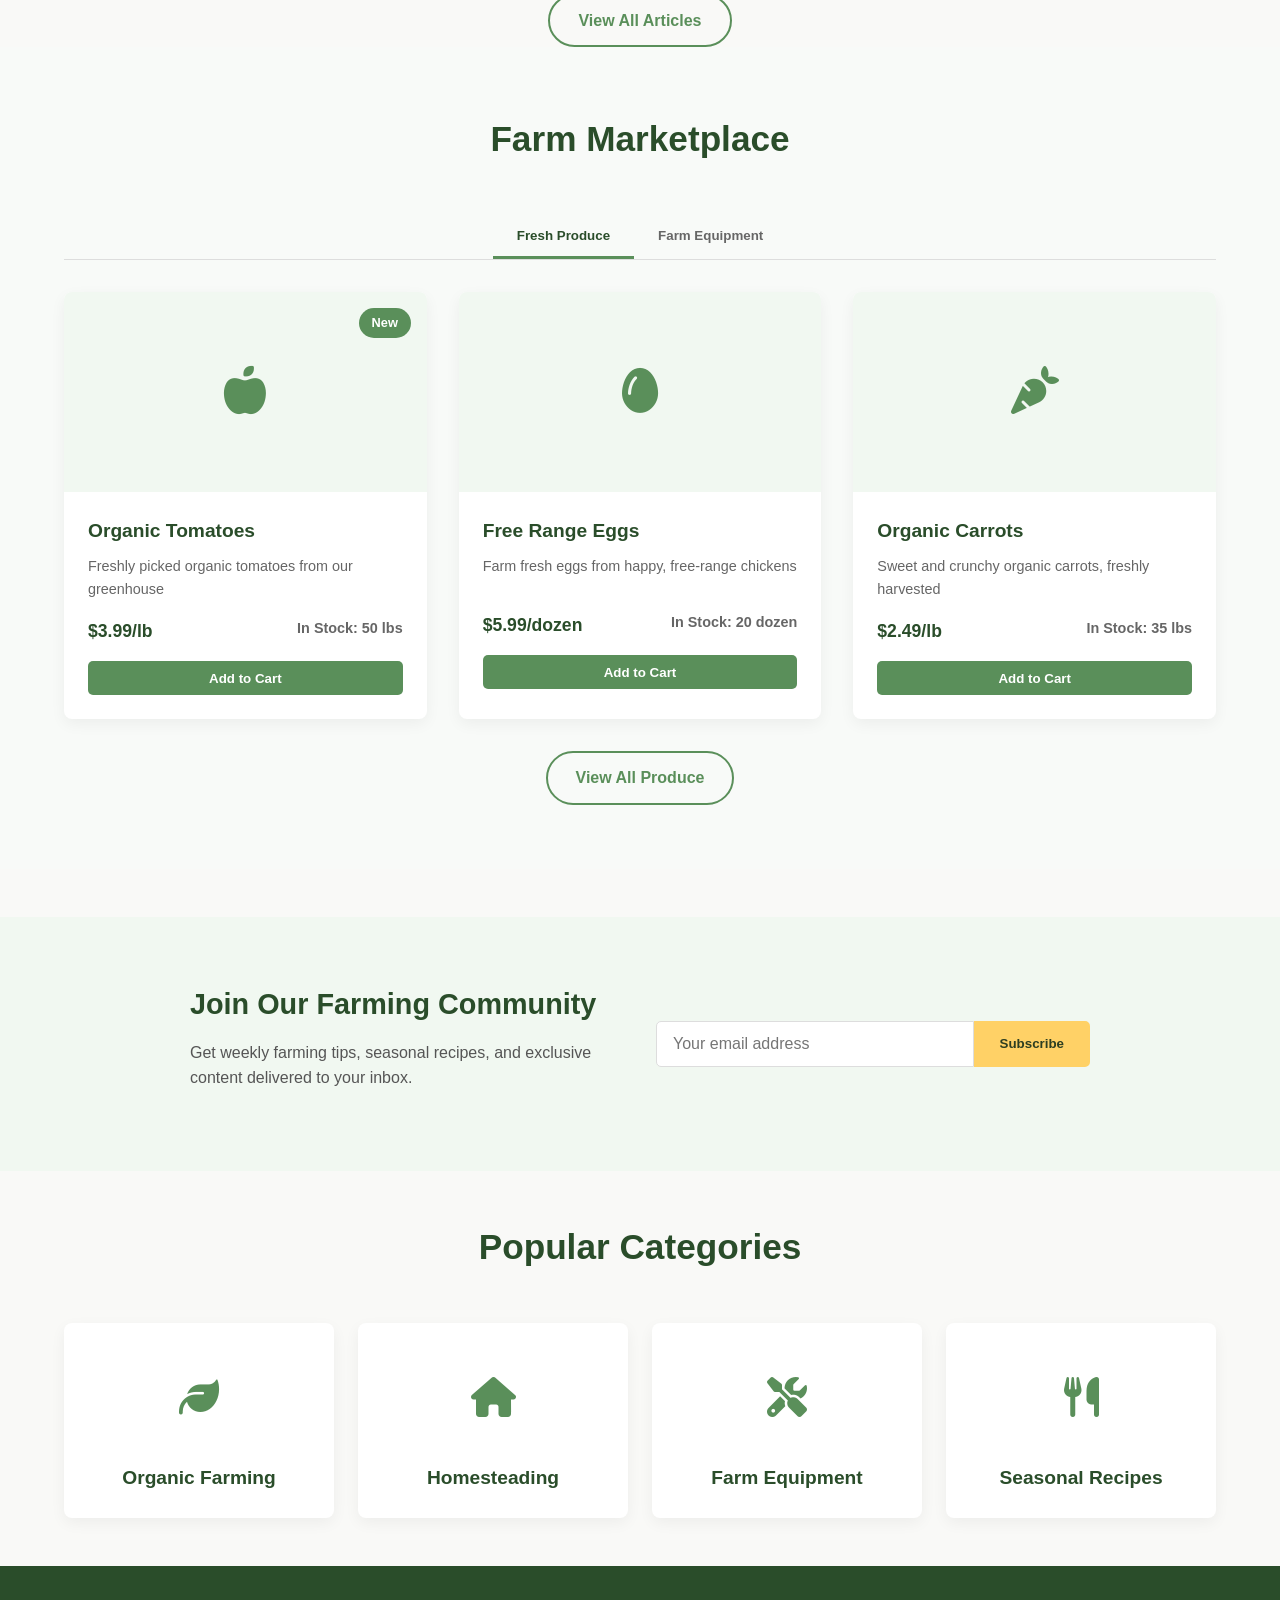
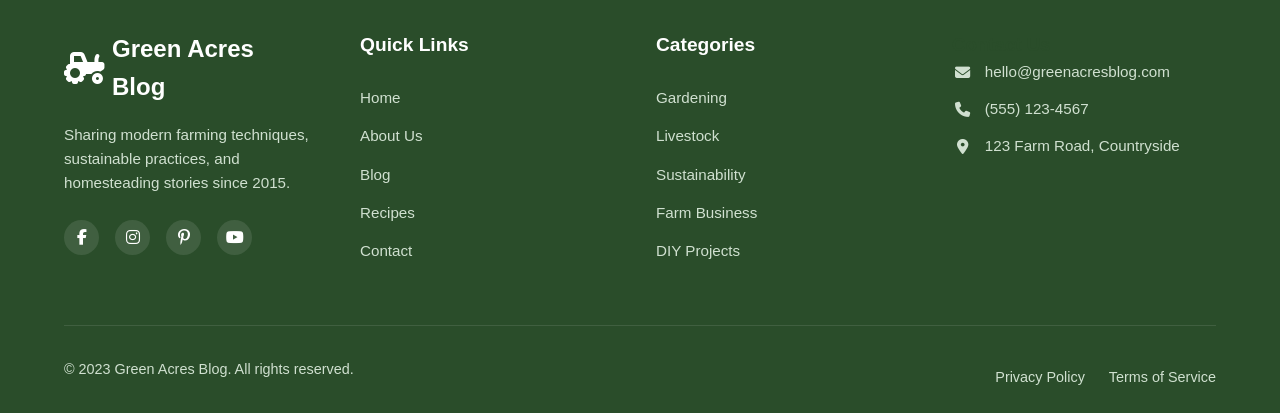
==== commit 0f86ab71: "Update index.html" ====
--- a/index.html
+++ b/index.html
@@ -503,8 +503,10 @@
             </div>
         </div>
     </footer>
-
     <script src="script.js"></script>
+    <script>
+(function(){if(!window.chatbase||window.chatbase("getState")!=="initialized"){window.chatbase=(...arguments)=>{if(!window.chatbase.q){window.chatbase.q=[]}window.chatbase.q.push(arguments)};window.chatbase=new Proxy(window.chatbase,{get(target,prop){if(prop==="q"){return target.q}return(...args)=>target(prop,...args)}})}const onLoad=function(){const script=document.createElement("script");script.src="https://www.chatbase.co/embed.min.js";script.id="EK2ZR9FNbTwQjZ9c8VJAH";script.domain="www.chatbase.co";document.body.appendChild(script)};if(document.readyState==="complete"){onLoad()}else{window.addEventListener("load",onLoad)}})();
+</script>
 </body>
-
 </html>
+
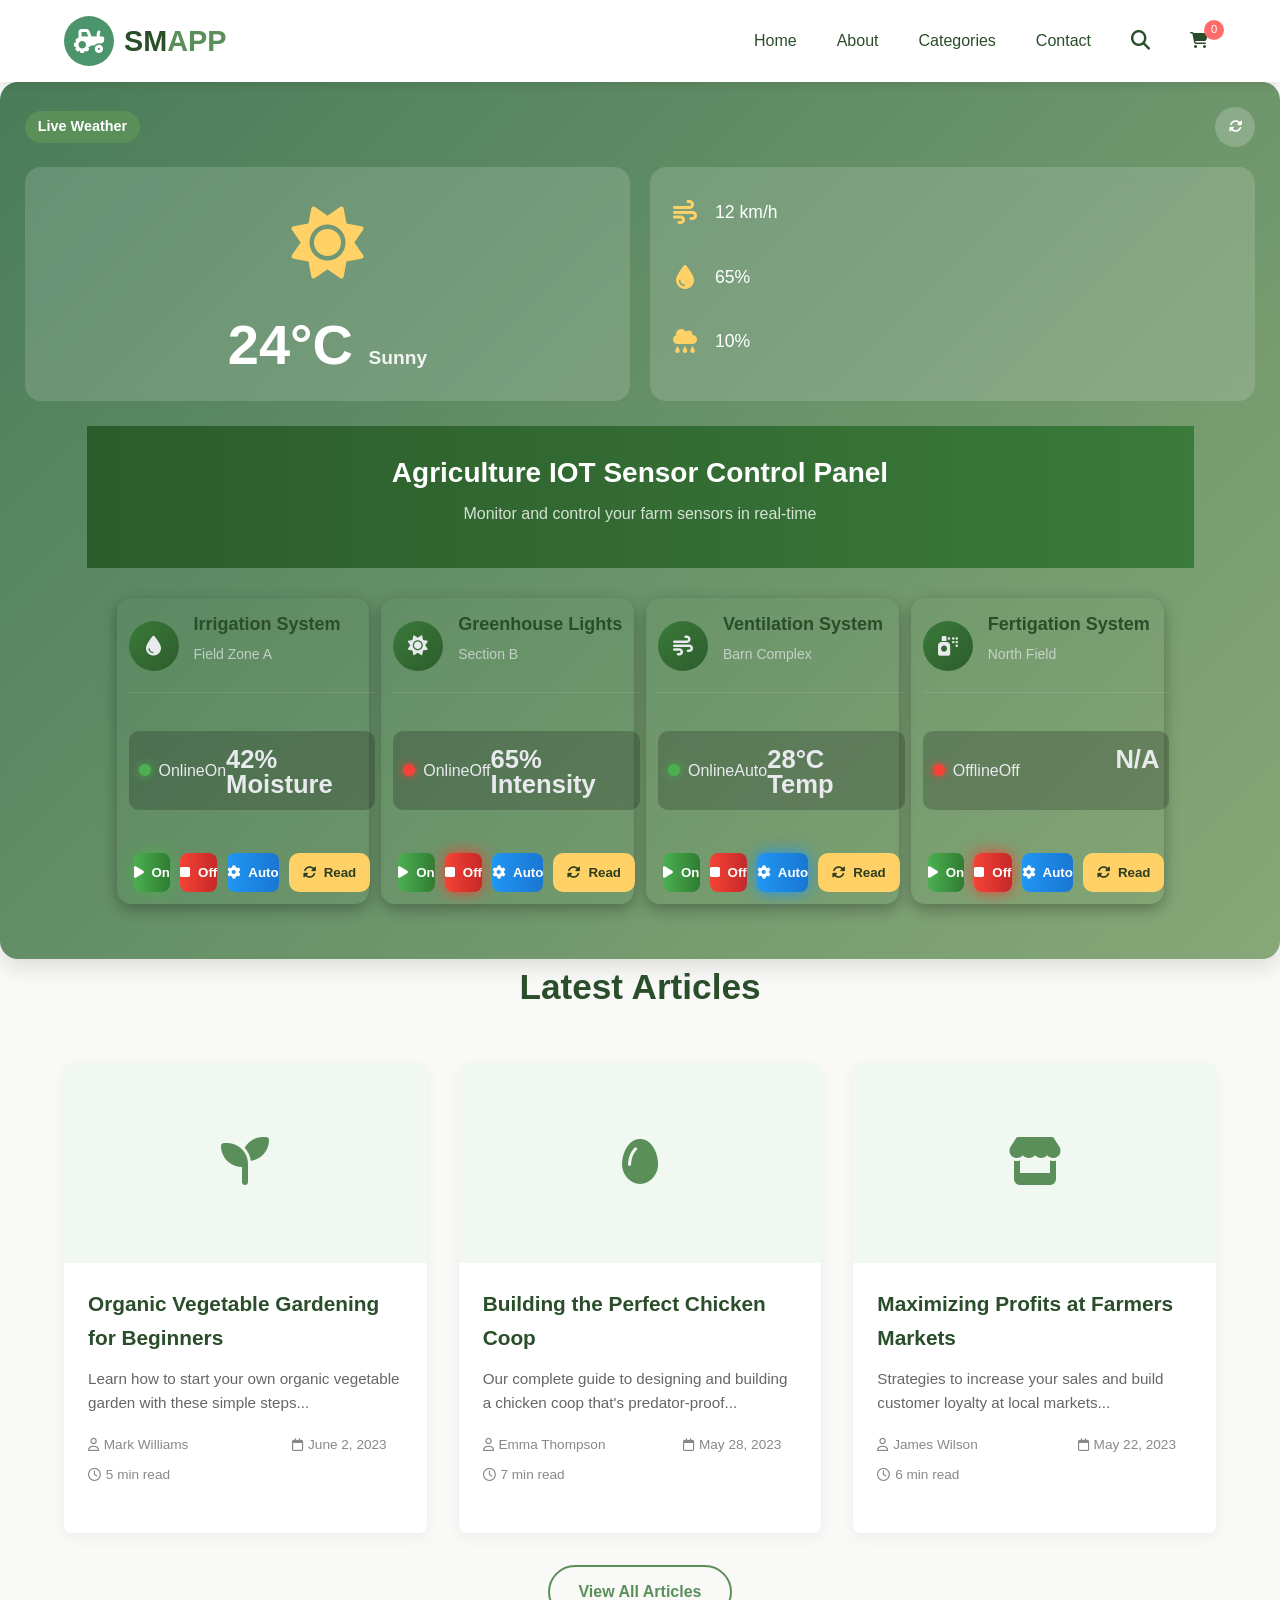
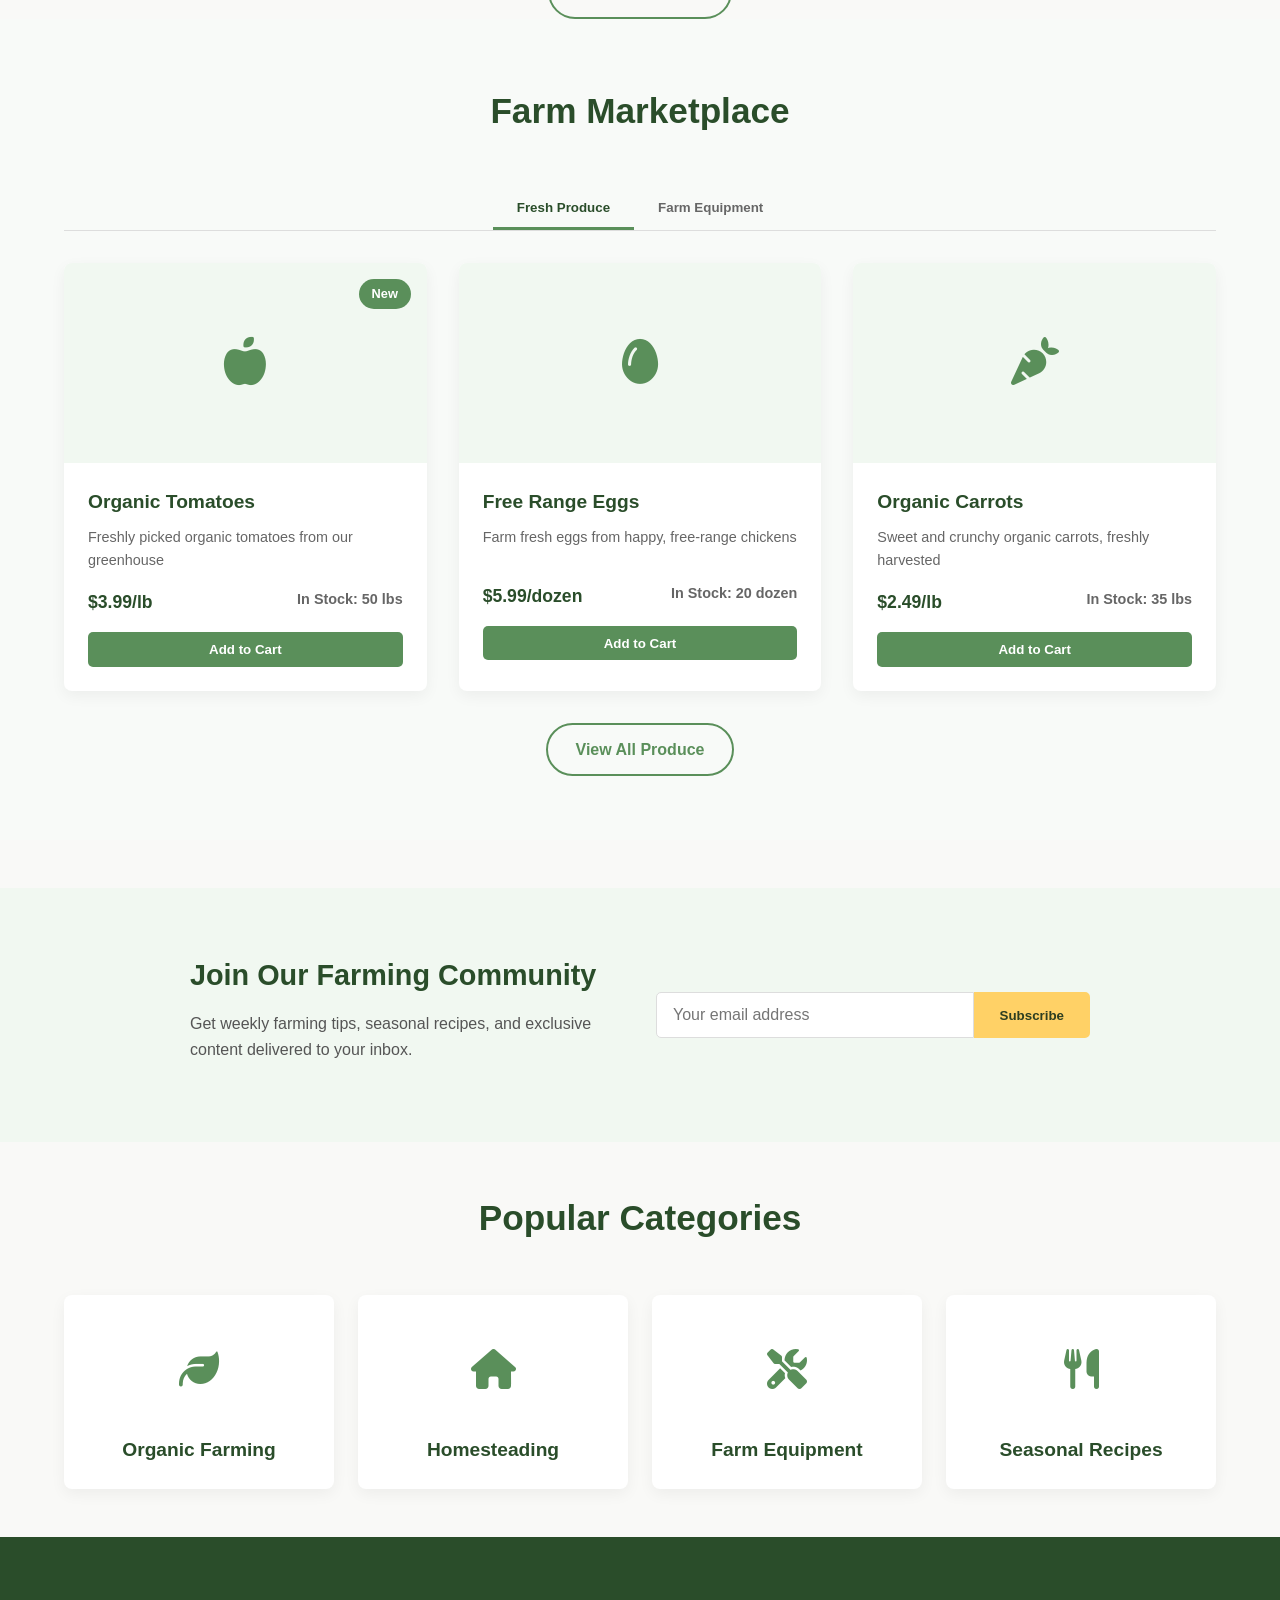
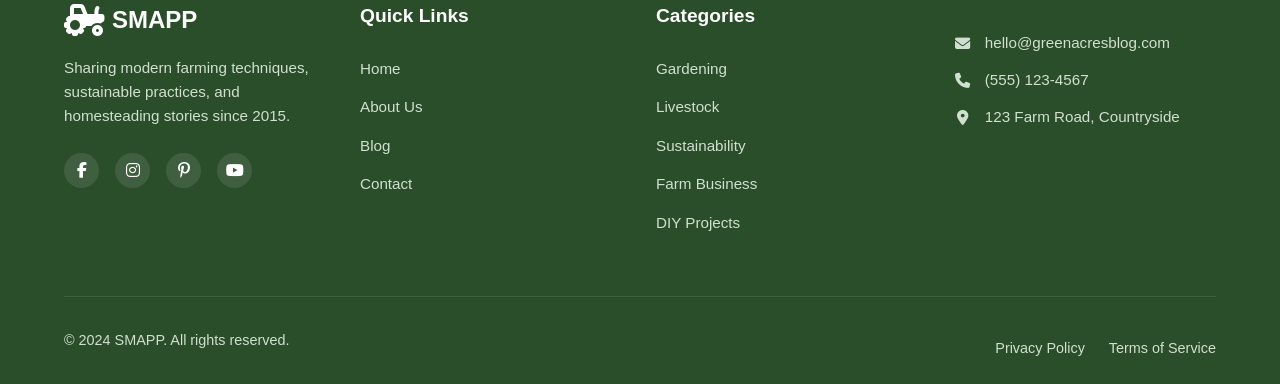
==== commit 3faf537c: "Update index.html" ====
--- a/index.html
+++ b/index.html
@@ -15,16 +15,16 @@
                     <div class="logo-img">
                         <i class="fas fa-tractor"></i>
                     </div>
-                    <span class="logo-text">Green Acres <span>Blog</span></span>
+                    <span class="logo-text">SM<span>APP</span></span>
                 </a>
             </div>
             <button class="mobile-menu-btn" id="mobileMenuBtn">☰</button>
             <nav id="mainNav">
                 <ul>
                     <li><a href="index.html">Home</a></li>
-                    <li><a href="#about">About</a></li>
-                    <li><a href="#categories">Categories</a></li>
-                    <li><a href="#contact">Contact</a></li>
+                    <li><a href="about.html">About</a></li>
+                    <li><a href="categories.html">Categories</a></li>
+                    <li><a href="contact.html">Contact</a></li>
                     <li><a href="#" class="search-btn" id="searchBtn"><i class="fas fa-search"></i></a></li>
                     <li class="cart-icon">
                         <a href="cart.html">
@@ -84,126 +84,110 @@
         </div>
         
         <div class="sensor-grid">
-            <div class="sensor-card">
-                <div class="sensor-header">
-                    <div class="sensor-icon">
-                        <i class="fas fa-tint"></i>
-                    </div>
-                    <div class="sensor-info">
-                        <h3>Irrigation System</h3>
-                        <p>Field Zone A</p>
-                    </div>
-                </div>
-                <div class="sensor-status">
-                    <div class="status-indicator">
-                        <div class="status-dot online"></div>
-                        <span>Online</span>
-                    </div>
-                    <div class="sensor-value">42% Moisture</div>
-                </div>
-                <div class="sensor-controls">
-                    <button class="control-btn btn-on active">
-                        <i class="fas fa-play"></i> ON
-                    </button>
-                    <button class="control-btn btn-off">
-                        <i class="fas fa-stop"></i> OFF
-                    </button>
-                    <button class="control-btn btn-auto">
-                        <i class="fas fa-cog"></i> AUTO
-                    </button>
-                </div>
-            </div>
-            
-            <div class="sensor-card">
-                <div class="sensor-header">
-                    <div class="sensor-icon">
-                        <i class="fas fa-sun"></i>
-                    </div>
-                    <div class="sensor-info">
-                        <h3>Greenhouse Lights</h3>
-                        <p>Section B</p>
-                    </div>
-                </div>
-                <div class="sensor-status">
-                    <div class="status-indicator">
-                        <div class="status-dot online"></div>
-                        <span>Online</span>
-                    </div>
-                    <div class="sensor-value">65% Intensity</div>
-                </div>
-                <div class="sensor-controls">
-                    <button class="control-btn btn-on">
-                        <i class="fas fa-play"></i> ON
-                    </button>
-                    <button class="control-btn btn-off active">
-                        <i class="fas fa-stop"></i> OFF
-                    </button>
-                    <button class="control-btn btn-auto">
-                        <i class="fas fa-cog"></i> AUTO
-                    </button>
-                </div>
-            </div>
-            
-            <div class="sensor-card">
-                <div class="sensor-header">
-                    <div class="sensor-icon">
-                        <i class="fas fa-wind"></i>
-                    </div>
-                    <div class="sensor-info">
-                        <h3>Ventilation System</h3>
-                        <p>Barn Complex</p>
-                    </div>
-                </div>
-                <div class="sensor-status">
-                    <div class="status-indicator">
-                        <div class="status-dot online"></div>
-                        <span>Online</span>
-                    </div>
-                    <div class="sensor-value">28°C Temp</div>
-                </div>
-                <div class="sensor-controls">
-                    <button class="control-btn btn-on">
-                        <i class="fas fa-play"></i> ON
-                    </button>
-                    <button class="control-btn btn-off">
-                        <i class="fas fa-stop"></i> OFF
-                    </button>
-                    <button class="control-btn btn-auto active">
-                        <i class="fas fa-cog"></i> AUTO
-                    </button>
-                </div>
-            </div>
-            
-            <div class="sensor-card">
-                <div class="sensor-header">
-                    <div class="sensor-icon">
-                        <i class="fas fa-spray-can"></i>
-                    </div>
-                    <div class="sensor-info">
-                        <h3>Fertigation System</h3>
-                        <p>North Field</p>
-                    </div>
-                </div>
-                <div class="sensor-status">
-                    <div class="status-indicator">
-                        <div class="status-dot offline"></div>
-                        <span>Offline</span>
-                    </div>
-                    <div class="sensor-value">N/A</div>
-                </div>
-                <div class="sensor-controls">
-                    <button class="control-btn btn-on">
-                        <i class="fas fa-play"></i> ON
-                    </button>
-                    <button class="control-btn btn-off active">
-                        <i class="fas fa-stop"></i> OFF
-                    </button>
-                    <button class="control-btn btn-auto">
-                        <i class="fas fa-cog"></i> AUTO
-                    </button>
-                </div>
-            </div>
-        </div>
+    <div class="sensor-card" data-state="on" data-endpoint="/api/irrigation" data-sensor="soilMoisture" data-unit="%">
+        <div class="sensor-header">
+            <div class="sensor-icon">
+                <i class="fas fa-tint"></i>
+            </div>
+            <div class="sensor-info">
+                <h3>Irrigation System</h3>
+                <p>Field Zone A</p>
+            </div>
+        </div>
+        <div class="sensor-status">
+            <div class="status-indicator">
+                <div class="status-dot online"></div>
+                <span>Online</span>
+                <span class="state">On</span>
+            </div>
+            <div class="sensor-value">42% Moisture</div>
+        </div>
+        <div class="sensor-controls">
+            <button class="control-btn btn-on active"><i class="fas fa-play"></i> On</button>
+            <button class="control-btn btn-off"><i class="fas fa-stop"></i> Off</button>
+            <button class="control-btn btn-auto"><i class="fas fa-cog"></i> Auto</button>
+            <button class="control-btn sensor-read"><i class="fas fa-sync-alt"></i> Read</button>
+        </div>
+    </div>
+    
+    <div class="sensor-card" data-state="off" data-endpoint="/api/lights" data-sensor="light" data-unit=" lux">
+        <div class="sensor-header">
+            <div class="sensor-icon">
+                <i class="fas fa-sun"></i>
+            </div>
+            <div class="sensor-info">
+                <h3>Greenhouse Lights</h3>
+                <p>Section B</p>
+            </div>
+        </div>
+        <div class="sensor-status">
+            <div class="status-indicator">
+                <div class="status-dot offline"></div>
+                <span>Online</span>
+                <span class="state">Off</span>
+            </div>
+            <div class="sensor-value">65% Intensity</div>
+        </div>
+        <div class="sensor-controls">
+            <button class="control-btn btn-on"><i class="fas fa-play"></i> On</button>
+            <button class="control-btn btn-off active"><i class="fas fa-stop"></i> Off</button>
+            <button class="control-btn btn-auto"><i class="fas fa-cog"></i> Auto</button>
+            <button class="control-btn sensor-read"><i class="fas fa-sync-alt"></i> Read</button>
+        </div>
+    </div>
+    
+    <div class="sensor-card" data-state="auto" data-endpoint="/api/ventilation" data-sensor="temperature" data-unit="°C">
+        <div class="sensor-header">
+            <div class="sensor-icon">
+                <i class="fas fa-wind"></i>
+            </div>
+            <div class="sensor-info">
+                <h3>Ventilation System</h3>
+                <p>Barn Complex</p>
+            </div>
+        </div>
+        <div class="sensor-status">
+            <div class="status-indicator">
+                <div class="status-dot online"></div>
+                <span>Online</span>
+                <span class="state">Auto</span>
+            </div>
+            <div class="sensor-value">28°C Temp</div>
+        </div>
+        <div class="sensor-controls">
+            <button class="control-btn btn-on"><i class="fas fa-play"></i> On</button>
+            <button class="control-btn btn-off"><i class="fas fa-stop"></i> Off</button>
+            <button class="control-btn btn-auto active"><i class="fas fa-cog"></i> Auto</button>
+            <button class="control-btn sensor-read"><i class="fas fa-sync-alt"></i> Read</button>
+        </div>
+    </div>
+    
+    <div class="sensor-card" data-state="off" data-endpoint="/api/fertigation" data-sensor="nutrient" data-unit="">
+        <div class="sensor-header">
+            <div class="sensor-icon">
+                <i class="fas fa-spray-can"></i>
+            </div>
+            <div class="sensor-info">
+                <h3>Fertigation System</h3>
+                <p>North Field</p>
+            </div>
+        </div>
+        <div class="sensor-status">
+            <div class="status-indicator">
+                <div class="status-dot offline"></div>
+                <span>Offline</span>
+                <span class="state">Off</span>
+            </div>
+            <div class="sensor-value">N/A</div>
+        </div>
+        <div class="sensor-controls">
+            <button class="control-btn btn-on"><i class="fas fa-play"></i> On</button>
+            <button class="control-btn btn-off active"><i class="fas fa-stop"></i> Off</button>
+            <button class="control-btn btn-auto"><i class="fas fa-cog"></i> Auto</button>
+            <button class="control-btn sensor-read"><i class="fas fa-sync-alt"></i> Read</button>
+        </div>
+    </div>
+</div>
                 
                 <!-- <div class="weather-footer">
                     <p class="post-meta">Weather for <span id="location">Farm Location</span> | Updated: <span id="updateTime">Just now</span></p>
@@ -224,7 +208,7 @@
                         <span class="category-tag">Gardening</span>
                     </div>
                     <div class="post-content">
-                        <h3><a href="#">Organic Vegetable Gardening for Beginners</a></h3>
+                        <h3><a href="organic-vegetable-gardening.html">Organic Vegetable Gardening for Beginners</a></h3>
                         <p class="post-excerpt">Learn how to start your own organic vegetable garden with these simple steps...</p>
                         <div class="post-meta">
                             <span><i class="far fa-user"></i> Mark Williams</span>
@@ -242,7 +226,7 @@
                         <span class="category-tag">Livestock</span>
                     </div>
                     <div class="post-content">
-                        <h3><a href="#">Building the Perfect Chicken Coop</a></h3>
+                        <h3><a href="building-chicken-coop.html">Building the Perfect Chicken Coop</a></h3>
                         <p class="post-excerpt">Our complete guide to designing and building a chicken coop that's predator-proof...</p>
                         <div class="post-meta">
                             <span><i class="far fa-user"></i> Emma Thompson</span>
@@ -260,7 +244,7 @@
                         <span class="category-tag">Business</span>
                     </div>
                     <div class="post-content">
-                        <h3><a href="#">Maximizing Profits at Farmers Markets</a></h3>
+                        <h3><a href="maximizing-profits-farmers-markets (1).html">Maximizing Profits at Farmers Markets</a></h3>
                         <p class="post-excerpt">Strategies to increase your sales and build customer loyalty at local markets...</p>
                         <div class="post-meta">
                             <span><i class="far fa-user"></i> James Wilson</span>
@@ -271,7 +255,7 @@
                 </article>
             </div>
             <div class="view-all">
-                <a href="#" class="btn btn-secondary">View All Articles</a>
+                <a href="Articles.html" class="btn btn-secondary">View All Articles</a>
             </div>
         </div>
     </section>
@@ -457,7 +441,7 @@
                 <div class="footer-about">
                     <div class="footer-logo">
                         <i class="fas fa-tractor"></i>
-                        <span>Green Acres Blog</span>
+                        <span>SMAPP</span>
                     </div>
                     <p>Sharing modern farming techniques, sustainable practices, and homesteading stories since 2015.</p>
                     <div class="social-links">
@@ -471,10 +455,9 @@
                     <h3>Quick Links</h3>
                     <ul>
                         <li><a href="index.html">Home</a></li>
-                        <li><a href="#about">About Us</a></li>
+                        <li><a href="about.html">About Us</a></li>
                         <li><a href="#blog">Blog</a></li>
-                        <li><a href="#recipes">Recipes</a></li>
-                        <li><a href="#contact">Contact</a></li>
+                        <li><a href="contact.html">Contact</a></li>
                     </ul>
                 </div>
                 <div class="footer-links">
@@ -495,7 +478,7 @@
                 </div>
             </div>
             <div class="footer-bottom">
-                <p>&copy; 2023 Green Acres Blog. All rights reserved.</p>
+                <p>&copy; 2024 SMAPP. All rights reserved.</p>
                 <div class="footer-legal">
                     <a href="#">Privacy Policy</a>
                     <a href="#">Terms of Service</a>
@@ -503,10 +486,10 @@
             </div>
         </div>
     </footer>
+
     <script src="script.js"></script>
     <script>
 (function(){if(!window.chatbase||window.chatbase("getState")!=="initialized"){window.chatbase=(...arguments)=>{if(!window.chatbase.q){window.chatbase.q=[]}window.chatbase.q.push(arguments)};window.chatbase=new Proxy(window.chatbase,{get(target,prop){if(prop==="q"){return target.q}return(...args)=>target(prop,...args)}})}const onLoad=function(){const script=document.createElement("script");script.src="https://www.chatbase.co/embed.min.js";script.id="EK2ZR9FNbTwQjZ9c8VJAH";script.domain="www.chatbase.co";document.body.appendChild(script)};if(document.readyState==="complete"){onLoad()}else{window.addEventListener("load",onLoad)}})();
 </script>
 </body>
 </html>
-
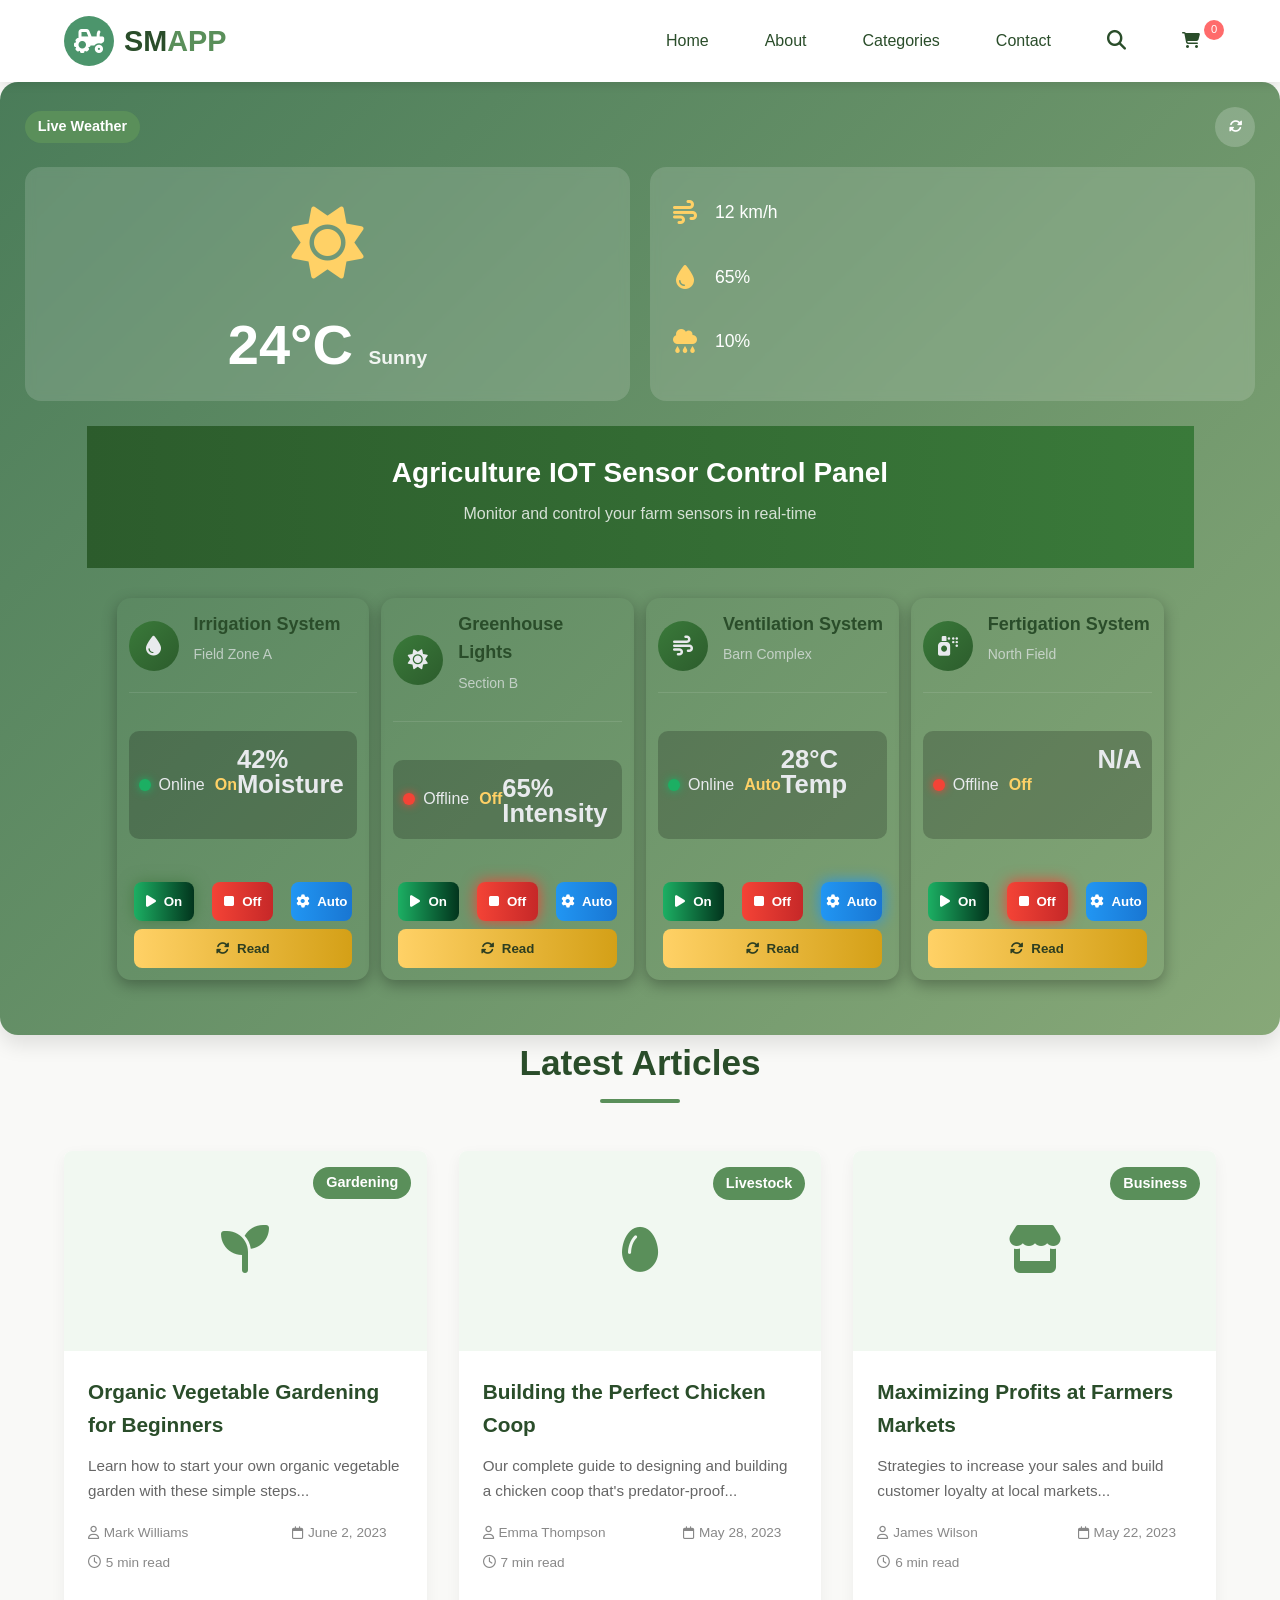
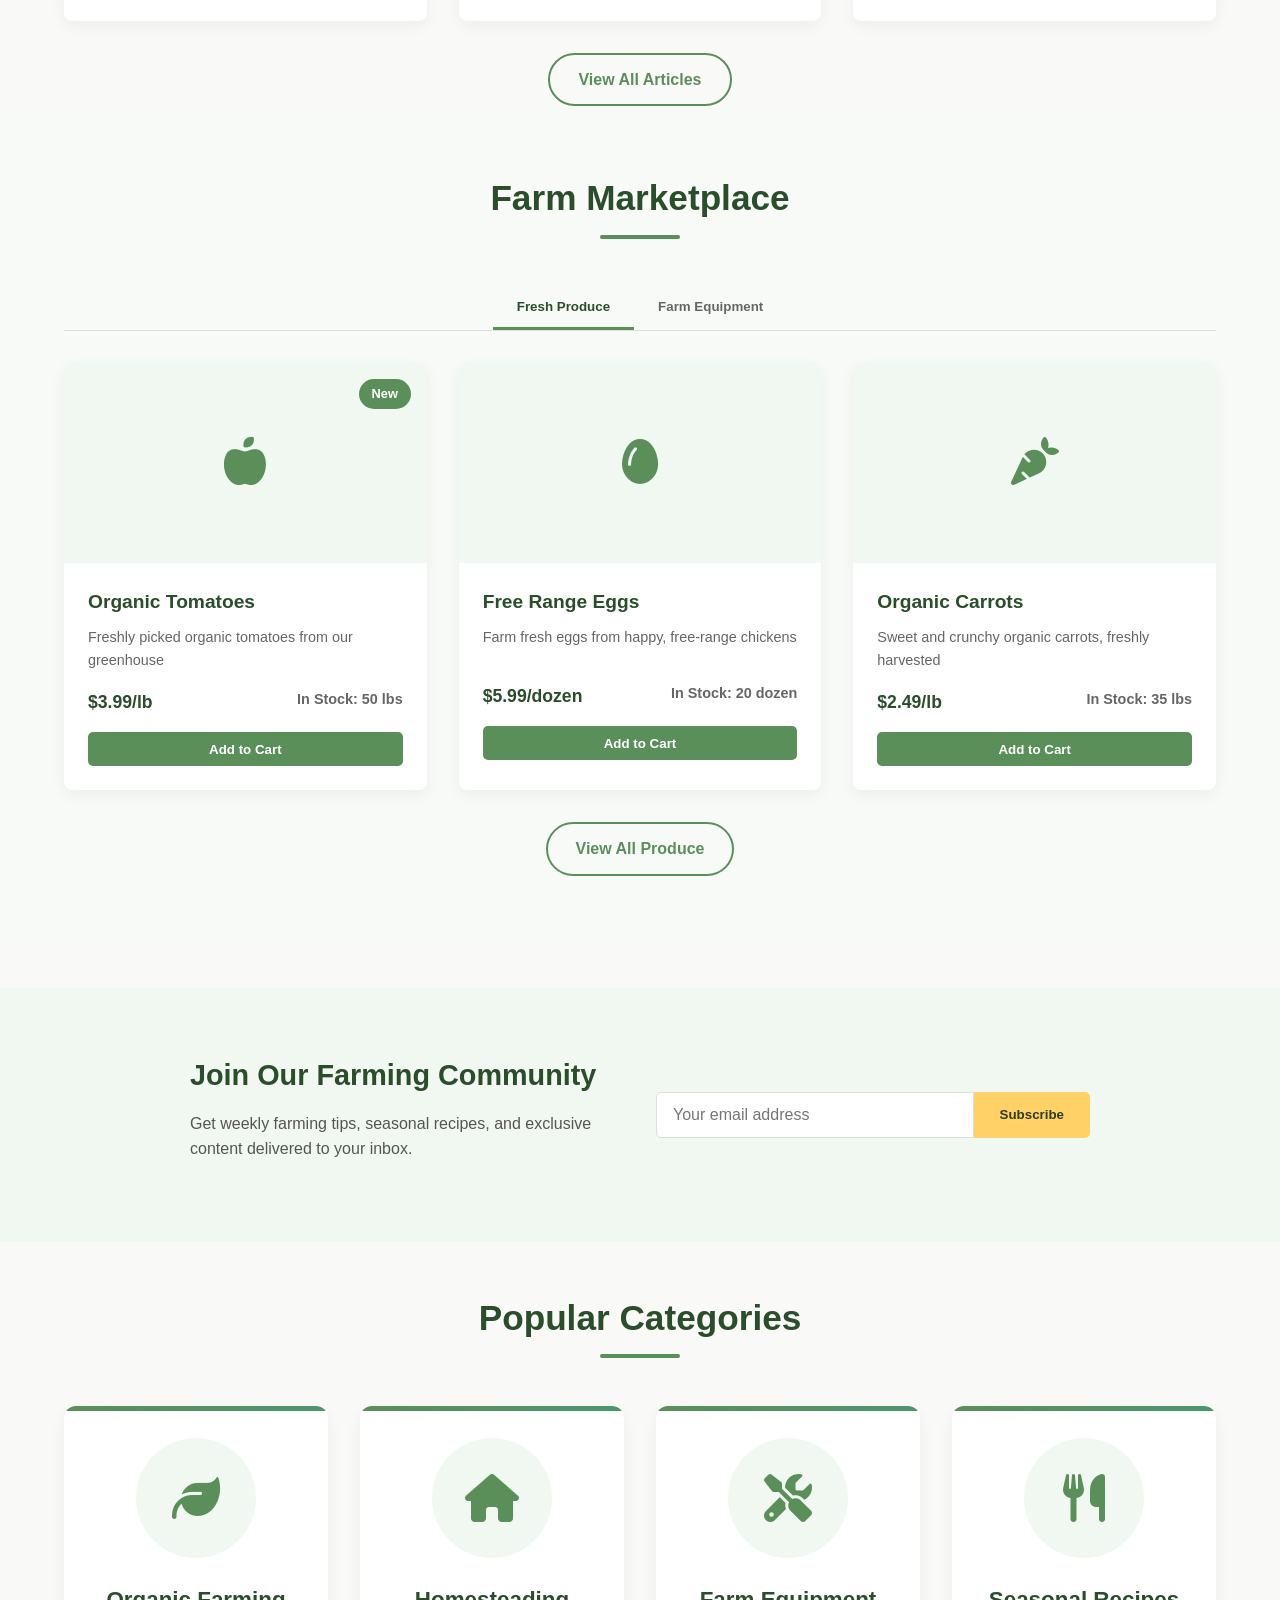
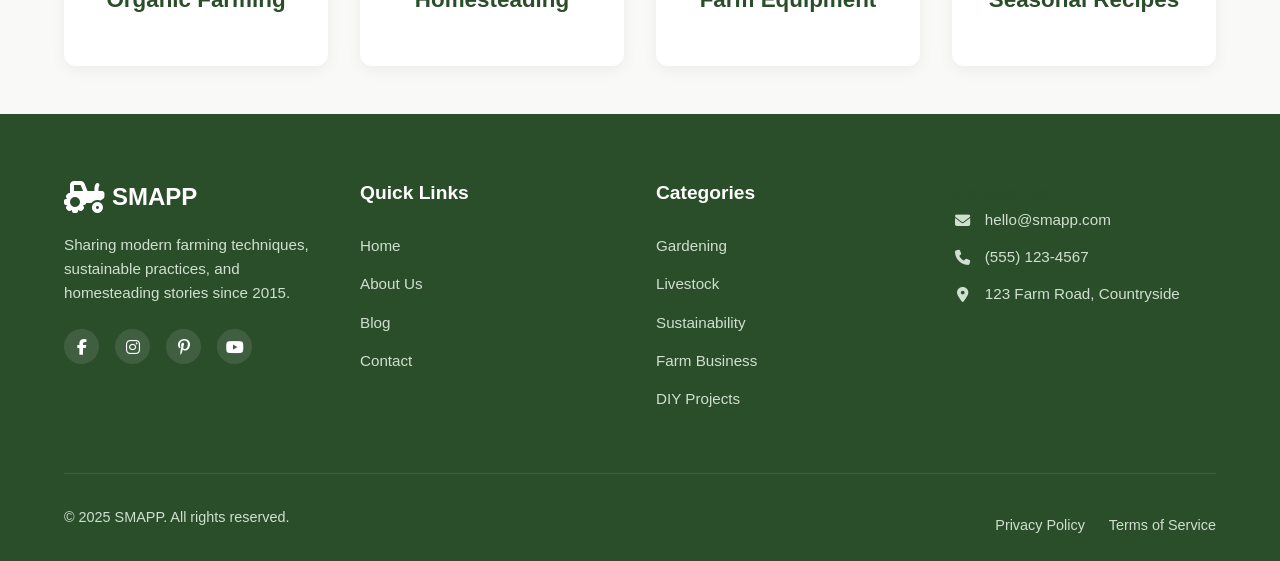
==== commit 18954282: "Update index.html" ====
--- a/index.html
+++ b/index.html
@@ -123,7 +123,7 @@
         <div class="sensor-status">
             <div class="status-indicator">
                 <div class="status-dot offline"></div>
-                <span>Online</span>
+                <span>Offline</span>
                 <span class="state">Off</span>
             </div>
             <div class="sensor-value">65% Intensity</div>
@@ -472,13 +472,13 @@
                 </div>
                 <div class="footer-contact">
                     <h3>Contact Us</h3>
-                    <p><i class="fas fa-envelope"></i> hello@greenacresblog.com</p>
+                    <p><i class="fas fa-envelope"></i> hello@smapp.com</p>
                     <p><i class="fas fa-phone"></i> (555) 123-4567</p>
                     <p><i class="fas fa-map-marker-alt"></i> 123 Farm Road, Countryside</p>
                 </div>
             </div>
             <div class="footer-bottom">
-                <p>&copy; 2024 SMAPP. All rights reserved.</p>
+                <p>&copy; 2025 SMAPP. All rights reserved.</p>
                 <div class="footer-legal">
                     <a href="#">Privacy Policy</a>
                     <a href="#">Terms of Service</a>
--- a/styles.css
+++ b/styles.css
@@ -97,14 +97,20 @@
 nav ul li a {
     color: #2a4d2a;
     font-weight: 500;
-    transition: color 0.3s;
-    padding: 0.5rem;
+    transition: color 0.3s, background-color 0.3s;
+    padding: 0.5rem 1rem;
     border-radius: 5px;
 }
 
 nav ul li a:hover {
     color: #5a8f5a;
     background-color: #f1f8f1;
+}
+
+nav ul li a.active {
+    color: #5a8f5a;
+    background-color: #f1f8f1;
+    font-weight: bold;
 }
 
 .search-btn {
@@ -139,6 +145,12 @@
     border: 1px solid #ddd;
     border-radius: 5px 0 0 5px;
     font-size: 1rem;
+    transition: border-color 0.3s;
+}
+
+.search-container input:focus {
+    border-color: #5a8f5a;
+    outline: none;
 }
 
 .search-container button {
@@ -148,6 +160,11 @@
     border: none;
     border-radius: 0 5px 5px 0;
     cursor: pointer;
+    transition: background-color 0.3s;
+}
+
+.search-container button:hover {
+    background-color: #4a7d4a;
 }
 
 /* ================== DASHBOARD ================== */
@@ -248,8 +265,8 @@
 }
 
 .online {
-    background: #4CAF50;
-    box-shadow: 0 0 8px #4CAF50;
+    background: #1caf63;
+    box-shadow: 0 0 8px #1caf63;
 }
 
 .offline {
@@ -283,7 +300,7 @@
 }
 
 .btn-on {
-    background: linear-gradient(to right, #4CAF50, #2E7D32);
+    background: linear-gradient(to right, #1caf63, #02351d);
     color: white;
 }
 
@@ -307,7 +324,7 @@
 }
 
 .btn-on.active {
-    box-shadow: 0 0 15px #4CAF50;
+    box-shadow: 0 0 15px #497d49;
 }
 
 .btn-off.active {
@@ -326,7 +343,6 @@
     opacity: 0.7;
 }
 
-
 /* Featured Post */
 .featured-post {
     background: linear-gradient(rgba(0, 0, 0, 0.4), rgba(0, 0, 0, 0.4)), url('https://images.unsplash.com/photo-1500595046743-cd271d694d30?ixlib=rb-4.0.3&ixid=M3wxMjA3fDB8MHxwaG90by1wYWdlfHx8fGVufDB8fHx8fA%3D%3D&auto=format&fit=crop&w=2074&q=80');
@@ -344,211 +360,6 @@
 }
 
 /* Button Styles */
-.btn {
-    display: inline-block;
-    padding: 0.8rem 1.8rem;
-    border-radius: 5px;
-    font-weight: bold;
-    transition: all 0.3s;
-    text-align: center;
-    cursor: pointer;
-}
-
-.btn-primary {
-    background-color: #5a8f5a;
-    color: white;
-    border: 2px solid #5a8f5a;
-}
-
-.btn-primary:hover {
-    background-color: #4a7d4a;
-    border-color: #4a7d4a;
-}
-
-.btn-secondary {
-    background-color: transparent;
-    color: #5a8f5a;
-    border: 2px solid #5a8f5a;
-}
-
-.btn-secondary:hover {
-    background-color: rgba(90, 143, 90, 0.1);
-}
-
-/* Weather Widget */
-.weather-widget {
-    background: linear-gradient(135deg, #4a7c59 0%, #87a878 100%);
-    border-radius: 18px;
-    padding: 25px;
-    color: white;
-    box-shadow: 0 10px 20px rgba(0, 0, 0, 0.1);
-    width: 100%;
-    margin: 0 auto;
-}
-
-.weather-header {
-    display: flex;
-    justify-content: space-between;
-    align-items: center;
-    margin-bottom: 20px;
-}
-
-.category-tag {
-    background: rgba(255, 255, 255, 0.2);
-    padding: 8px 16px;
-    border-radius: 20px;
-    font-weight: 600;
-    font-size: 0.9rem;
-    backdrop-filter: blur(5px);
-}
-
-.weather-refresh {
-    background: rgba(255, 255, 255, 0.2);
-    border: none;
-    color: white;
-    width: 40px;
-    height: 40px;
-    border-radius: 50%;
-    cursor: pointer;
-    transition: all 0.3s;
-    display: flex;
-    align-items: center;
-    justify-content: center;
-}
-
-.weather-refresh:hover {
-    background: rgba(255, 255, 255, 0.3);
-    transform: rotate(45deg);
-}
-
-.weather-content {
-    display: flex;
-    justify-content: space-between;
-    gap: 20px;
-    margin-bottom: 25px;
-}
-
-.weather-main {
-    flex: 1;
-    text-align: center;
-    padding: 20px;
-    background: rgba(255, 255, 255, 0.15);
-    border-radius: 16px;
-    backdrop-filter: blur(5px);
-}
-
-.weather-icon {
-    font-size: 4.5rem;
-    margin-bottom: 15px;
-    color: #ffd166;
-}
-
-.weather-temp {
-    font-size: 3.5rem;
-    font-weight: 700;
-    line-height: 1;
-    margin-bottom: 8px;
-}
-
-.weather-desc {
-    font-size: 1.2rem;
-    opacity: 0.9;
-}
-
-.weather-details {
-    flex: 1;
-    display: flex;
-    flex-direction: column;
-    justify-content: space-around;
-    background: rgba(255, 255, 255, 0.15);
-    border-radius: 16px;
-    padding: 20px;
-    backdrop-filter: blur(5px);
-}
-
-.weather-detail {
-    display: flex;
-    align-items: center;
-    margin-bottom: 15px;
-}
-
-.weather-detail i {
-    font-size: 1.5rem;
-    margin-right: 15px;
-    width: 30px;
-    text-align: center;
-    color: #ffd166;
-}
-
-.weather-detail span {
-    font-size: 1.1rem;
-}
-
-.iot-sensors { max-width: 720px; margin: 0 auto; 
-    font-family: system-ui, -apple-system, Segoe UI, Roboto, 
-    Helvetica, Arial, sans-serif; 
-}
-  .iot-sensors h4 { margin: 0 0 12px; font-size: 1.25rem; 
-}
-  .sensor-grid {
-    display: grid;
-    grid-template-columns: repeat(4, minmax(0,1fr));
-    gap: 12px;
-  }
-  @media (max-width: 800px) {
-    .sensor-grid { grid-template-columns: repeat(2, minmax(0,1fr)); }
-  }
-  .sensor-card {
-    display: grid;
-    grid-template-rows: auto 1fr auto;
-    gap: 8px;
-    padding: 12px;
-    border-radius: 14px;
-    background: transparent;
-    color: #e8eaed;
-    /* box-shadow: 0 1px 0 rgba(255,255,255,0.04), 0 8px 24px rgba(0,0,0,0.25) inset, 0 2px 12px rgba(0,0,0,0.3); */
-  }
-  .sensor-name { font-weight: 600; display: flex; align-items: center; gap: 8px; opacity: 0.9; }
-  .sensor-value {
-    font-size: 1.6rem;
-    font-variant-numeric: tabular-nums;
-    line-height: 1;
-    padding: 6px 0 2px;
-  }
-  .sensor-card.loading .sensor-value { opacity: 0.6; }
-  .sensor-read {
-    justify-self: start;
-    border: 0;
-    padding: 8px 12px;
-    border-radius: 10px;
-    background: #ffd166;
-    color: #2d3e21;
-    border: 2px solid #ffd166;
-    /* color: white; */
-    cursor: pointer;
-    font-weight: 600;
-    transition: all 0.5s;
-  }
-.sensor-read:hover {
-    background: transparent;
-    color: #ffd166;
-    border-color: #ffd166;
-}
-  .sensor-read:disabled { opacity: 0.6; cursor: not-allowed; 
-}
-
-.weather-footer {
-    text-align: center;
-    padding-top: 20px;
-    border-top: 1px solid rgba(255, 255, 255, 0.2);
-}
-
-.post-meta {
-    color: rgba(255, 255, 255, 0.85);
-    margin-bottom: 15px;
-    font-size: 0.95rem;
-}
-
 .btn {
     display: inline-block;
     padding: 12px 28px;
@@ -571,6 +382,301 @@
     color: #ffd166;
 }
 
+.btn-secondary {
+    background-color: transparent;
+    color: #5a8f5a;
+    border: 2px solid #5a8f5a;
+}
+
+.btn-secondary:hover {
+    background-color: rgba(90, 143, 90, 0.1);
+}
+
+/* Weather Widget */
+.weather-widget {
+    background: linear-gradient(135deg, #4a7c59 0%, #87a878 100%);
+    border-radius: 18px;
+    padding: 25px;
+    color: white;
+    box-shadow: 0 10px 20px rgba(0, 0, 0, 0.1);
+    width: 100%;
+    margin: 0 auto;
+}
+
+.weather-header {
+    display: flex;
+    justify-content: space-between;
+    align-items: center;
+    margin-bottom: 20px;
+}
+
+.category-tag {
+    background: rgba(255, 255, 255, 0.2);
+    padding: 8px 16px;
+    border-radius: 20px;
+    font-weight: 600;
+    font-size: 0.9rem;
+    backdrop-filter: blur(5px);
+}
+
+.weather-refresh {
+    background: rgba(255, 255, 255, 0.2);
+    border: none;
+    color: white;
+    width: 40px;
+    height: 40px;
+    border-radius: 50%;
+    cursor: pointer;
+    transition: all 0.3s;
+    display: flex;
+    align-items: center;
+    justify-content: center;
+}
+
+.weather-refresh:hover {
+    background: rgba(255, 255, 255, 0.3);
+    transform: rotate(45deg);
+}
+
+.weather-content {
+    display: flex;
+    justify-content: space-between;
+    gap: 20px;
+    margin-bottom: 25px;
+}
+
+.weather-main {
+    flex: 1;
+    text-align: center;
+    padding: 20px;
+    background: rgba(255, 255, 255, 0.15);
+    border-radius: 16px;
+    backdrop-filter: blur(5px);
+}
+
+.weather-icon {
+    font-size: 4.5rem;
+    margin-bottom: 15px;
+    color: #ffd166;
+}
+
+.weather-temp {
+    font-size: 3.5rem;
+    font-weight: 700;
+    line-height: 1;
+    margin-bottom: 8px;
+}
+
+.weather-desc {
+    font-size: 1.2rem;
+    opacity: 0.9;
+}
+
+.weather-details {
+    flex: 1;
+    display: flex;
+    flex-direction: column;
+    justify-content: space-around;
+    background: rgba(255, 255, 255, 0.15);
+    border-radius: 16px;
+    padding: 20px;
+    backdrop-filter: blur(5px);
+}
+
+.weather-detail {
+    display: flex;
+    align-items: center;
+    margin-bottom: 15px;
+}
+
+.weather-detail i {
+    font-size: 1.5rem;
+    margin-right: 15px;
+    width: 30px;
+    text-align: center;
+    color: #ffd166;
+}
+
+.weather-detail span {
+    font-size: 1.1rem;
+}
+
+.iot-sensors { 
+    max-width: 720px; 
+    margin: 0 auto; 
+    font-family: system-ui, -apple-system, Segoe UI, Roboto, Helvetica, Arial, sans-serif; 
+}
+
+.iot-sensors h4 { 
+    margin: 0 0 12px; 
+    font-size: 1.25rem; 
+}
+
+.sensor-grid {
+    display: grid;
+    grid-template-columns: repeat(4, minmax(0,1fr));
+    gap: 12px;
+}
+
+.sensor-card {
+    display: grid;
+    grid-template-rows: auto 1fr auto;
+    gap: 8px;
+    padding: 12px;
+    border-radius: 14px;
+    background: transparent;
+    color: #e8eaed;
+}
+
+.sensor-name { 
+    font-weight: 600; 
+    display: flex; 
+    align-items: center; 
+    gap: 8px; 
+    opacity: 0.9; 
+}
+
+.sensor-value {
+    font-size: 1.6rem;
+    font-variant-numeric: tabular-nums;
+    line-height: 1;
+    padding: 6px 0 2px;
+}
+
+.sensor-card.loading .sensor-value { 
+    opacity: 0.6; 
+}
+
+/* Sensor read button */
+.sensor-read {
+    flex: 1;
+    margin: 0 5px;
+    padding: 12px 0;
+    border: none;
+    border-radius: 8px;
+    font-weight: bold;
+    cursor: pointer;
+    transition: all 0.3s ease;
+    display: flex;
+    justify-content: center;
+    align-items: center;
+    background: linear-gradient(to right, #ffd166, #d4a017);
+    color: #2d3e21;
+}
+
+.sensor-read:hover {
+    transform: scale(1.05);
+    box-shadow: 0 0 15px rgba(255, 209, 102, 0.6);
+}
+
+.sensor-read:active {
+    transform: scale(0.95);
+    background: linear-gradient(to right, #e6ba5c, #bc9014);
+}
+
+.sensor-read:disabled {
+    opacity: 0.6;
+    cursor: not-allowed;
+    transform: none;
+    box-shadow: none;
+}
+
+.sensor-read i {
+    margin-right: 8px;
+}
+
+/* Adjust sensor controls for mobile */
+.sensor-controls {
+    display: flex;
+    flex-wrap: wrap;
+    gap: 8px;
+    justify-content: space-between;
+}
+
+/* Mobile adjustments */
+@media (max-width: 768px) {
+    .sensor-read {
+        padding: 8px 0;
+        font-size: 14px;
+        margin: 0 3px;
+        min-width: 60px;
+    }
+
+    .sensor-read i {
+        margin-right: 6px;
+        font-size: 14px;
+    }
+
+    .sensor-read:hover {
+        transform: none; /* Disable hover scale on touch devices */
+        box-shadow: none;
+    }
+
+    .sensor-read:active {
+        transform: scale(0.95);
+        background: linear-gradient(to right, #e6ba5c, #bc9014);
+        box-shadow: 0 0 10px rgba(255, 209, 102, 0.4);
+    }
+
+    .sensor-controls {
+        display: grid;
+        grid-template-columns: repeat(2, 1fr); /* 2 buttons per row */
+        gap: 6px;
+        padding: 5px;
+    }
+
+    .sensor-controls .control-btn {
+        padding: 8px 0;
+        font-size: 14px;
+        margin: 0;
+        min-width: 0;
+    }
+
+    .sensor-controls .control-btn i {
+        font-size: 14px;
+        margin-right: 6px;
+    }
+}
+
+@media (max-width: 480px) {
+    .sensor-read {
+        font-size: 12px;
+        padding: 6px 0;
+    }
+
+    .sensor-read i {
+        font-size: 12px;
+        margin-right: 4px;
+    }
+
+    .sensor-controls {
+        grid-template-columns: 1fr; /* Stack buttons vertically on very small screens */
+        gap: 4px;
+    }
+
+    .sensor-controls .control-btn {
+        font-size: 12px;
+        padding: 6px 0;
+    }
+
+    .sensor-controls .control-btn i {
+        font-size: 12px;
+        margin-right: 4px;
+    }
+}
+
+.weather-footer {
+    text-align: center;
+    padding-top: 20px;
+    border-top: 1px solid rgba(255, 255, 255, 0.2);
+}
+
+.post-meta {
+    color: rgba(255, 255, 255, 0.85);
+    margin-bottom: 15px;
+    font-size: 0.95rem;
+}
+
 /* Category Tag */
 .category-tag {
     display: inline-block;
@@ -587,6 +693,17 @@
     text-align: center;
     margin-bottom: 3rem;
     font-size: 2.2rem;
+    position: relative;
+}
+
+.section-title::after {
+    content: '';
+    width: 80px;
+    height: 4px;
+    background-color: #5a8f5a;
+    display: block;
+    margin: 0.5rem auto;
+    border-radius: 2px;
 }
 
 .posts-grid {
@@ -869,6 +986,12 @@
     border: 1px solid #ddd;
     border-radius: 5px 0 0 5px;
     font-size: 1rem;
+    transition: border-color 0.3s;
+}
+
+.newsletter-form input:focus {
+    border-color: #5a8f5a;
+    outline: none;
 }
 
 .newsletter-form button {
@@ -1033,6 +1156,330 @@
     color: white;
 }
 
+/* About Section */
+.about-section {
+    padding: 4rem 0;
+    background: linear-gradient(135deg, #f1f8f1 0%, #e8f0e8 100%);
+}
+
+.about-content {
+    max-width: 800px;
+    margin: 0 auto;
+    background: white;
+    padding: 2rem;
+    border-radius: 12px;
+    box-shadow: 0 10px 20px rgba(0,0,0,0.05);
+    transition: transform 0.3s ease;
+}
+
+.about-content:hover {
+    transform: translateY(-5px);
+}
+
+.about-content h3 {
+    font-size: 1.5rem;
+    margin: 1.5rem 0 0.8rem;
+    color: #2a4d2a;
+}
+
+.about-content p {
+    color: #555;
+    font-size: 1rem;
+    line-height: 1.8;
+}
+
+.cta-button {
+    text-align: center;
+    margin-top: 2rem;
+}
+
+.cta-button .btn-primary {
+    padding: 1rem 2rem;
+    font-size: 1.1rem;
+    background: linear-gradient(90deg, #5a8f5a, #4c956c);
+    border: none;
+}
+
+.cta-button .btn-primary:hover {
+    background: linear-gradient(90deg, #4a7d4a, #3c754c);
+    color: white;
+}
+
+/* Categories Section */
+.categories-section {
+    padding: 4rem 0;
+    background-color: #f8faf8;
+}
+
+.categories-grid {
+    display: grid;
+    grid-template-columns: repeat(auto-fit, minmax(250px, 1fr));
+    gap: 2rem;
+}
+
+.category-card {
+    background: white;
+    border-radius: 12px;
+    padding: 2rem;
+    text-align: center;
+    box-shadow: 0 5px 15px rgba(0,0,0,0.05);
+    transition: transform 0.3s, box-shadow 0.3s;
+    position: relative;
+    overflow: hidden;
+}
+
+.category-card::before {
+    content: '';
+    position: absolute;
+    top: 0;
+    left: 0;
+    width: 100%;
+    height: 5px;
+    background: linear-gradient(90deg, #5a8f5a, #4c956c);
+    transition: height 0.3s;
+}
+
+.category-card:hover::before {
+    height: 10px;
+}
+
+.category-card:hover {
+    transform: translateY(-8px);
+    box-shadow: 0 15px 30px rgba(0,0,0,0.1);
+}
+
+.category-card .category-image {
+    background: #f1f8f1;
+    border-radius: 50%;
+    width: 120px;
+    height: 120px;
+    margin: 0 auto 1.5rem;
+    display: flex;
+    align-items: center;
+    justify-content: center;
+    font-size: 3rem;
+    color: #5a8f5a;
+    transition: background 0.3s;
+}
+
+.category-card:hover .category-image {
+    background: #e8f0e8;
+}
+
+.category-card h3 {
+    font-size: 1.4rem;
+    margin-bottom: 1rem;
+    color: #2a4d2a;
+}
+
+.category-card p {
+    color: #666;
+    font-size: 0.95rem;
+    margin-bottom: 1.5rem;
+}
+
+.category-card .btn-primary {
+    background: linear-gradient(90deg, #5a8f5a, #4c956c);
+    border: none;
+    padding: 0.8rem 1.5rem;
+}
+
+.category-card .btn-primary:hover {
+    background: linear-gradient(90deg, #4a7d4a, #3c754c);
+    color: white;
+}
+
+/* Contact Section */
+.contact-section {
+    padding: 4rem 0;
+    background: linear-gradient(135deg, #f1f8f1 0%, #e8f0e8 100%);
+}
+
+.contact-content {
+    display: grid;
+    grid-template-columns: 1fr 1fr;
+    gap: 3rem;
+    max-width: 1000px;
+    margin: 0 auto;
+}
+
+.contact-info {
+    background: white;
+    padding: 2rem;
+    border-radius: 12px;
+    box-shadow: 0 10px 20px rgba(0,0,0,0.05);
+    transition: transform 0.3s ease;
+}
+
+.contact-info:hover {
+    transform: translateY(-5px);
+}
+
+.contact-info h3 {
+    font-size: 1.5rem;
+    margin-bottom: 1rem;
+    color: #2a4d2a;
+}
+
+.contact-info p {
+    color: #555;
+    font-size: 1rem;
+    line-height: 1.8;
+}
+
+.contact-details {
+    margin: 1.5rem 0;
+}
+
+.contact-details p {
+    display: flex;
+    align-items: center;
+    margin-bottom: 1rem;
+    color: #2a4d2a;
+    font-weight: 500;
+}
+
+.contact-details i {
+    margin-right: 0.8rem;
+    color: #5a8f5a;
+    font-size: 1.2rem;
+}
+
+.contact-info .social-links {
+    margin-top: 1.5rem;
+}
+
+.contact-info .social-links a {
+    display: inline-flex;
+    align-items: center;
+    color: #2a4d2a;
+    background: #f1f8f1;
+    width: auto;
+    padding: 0.5rem 1rem;
+    border-radius: 20px;
+    font-size: 0.95rem;
+    margin-right: 0.5rem;
+    margin-bottom: 0.5rem;
+}
+
+.contact-info .social-links a:hover {
+    background: #5a8f5a;
+    color: white;
+}
+
+.contact-form {
+    background: white;
+    padding: 2rem;
+    border-radius: 12px;
+    box-shadow: 0 10px 20px rgba(0,0,0,0.05);
+    transition: transform 0.3s ease;
+}
+
+.contact-form:hover {
+    transform: translateY(-5px);
+}
+
+.form-group {
+    margin-bottom: 1.5rem;
+}
+
+.form-group label {
+    display: block;
+    font-weight: 500;
+    color: #2a4d2a;
+    margin-bottom: 0.5rem;
+}
+
+.form-group input,
+.form-group textarea {
+    width: 100%;
+    padding: 0.8rem;
+    border: 1px solid #ddd;
+    border-radius: 5px;
+    font-size: 1rem;
+    transition: border-color 0.3s;
+}
+
+.form-group input:focus,
+.form-group textarea:focus {
+    border-color: #5a8f5a;
+    outline: none;
+}
+
+.form-group textarea {
+    resize: vertical;
+    min-height: 120px;
+}
+
+.contact-form .btn-primary {
+    width: 100%;
+    padding: 1rem;
+    background: linear-gradient(90deg, #5a8f5a, #4c956c);
+    border: none;
+    font-size: 1.1rem;
+}
+
+.contact-form .btn-primary:hover {
+    background: linear-gradient(90deg, #4a7d4a, #3c754c);
+    color: white;
+}
+
+/* Article Detail */
+.article-detail {
+    padding: 4rem 0;
+    background-color: #f8faf8;
+}
+
+.article-content {
+    max-width: 800px;
+    margin: 0 auto;
+    background: white;
+    padding: 2rem;
+    border-radius: 12px;
+    box-shadow: 0 10px 20px rgba(0,0,0,0.05);
+}
+
+.article-content h3 {
+    font-size: 1.5rem;
+    margin: 1.5rem 0 0.8rem;
+    color: #2a4d2a;
+}
+
+.article-content p {
+    color: #555;
+    font-size: 1rem;
+    line-height: 1.8;
+}
+
+.article-content ul {
+    list-style: none;
+    padding: 0;
+    margin: 1.5rem 0;
+}
+
+.article-content ul li {
+    padding: 0.5rem 0;
+    color: #555;
+    font-size: 1rem;
+    position: relative;
+    padding-left: 1.5rem;
+}
+
+.article-content ul li::before {
+    content: '\f058';
+    font-family: 'Font Awesome 5 Free';
+    font-weight: 900;
+    color: #5a8f5a;
+    position: absolute;
+    left: 0;
+    top: 0.6rem;
+}
+
+.back-to-articles {
+    text-align: center;
+    margin-top: 2rem;
+}
+
 /* Responsive Design */
 @media (max-width: 992px) {
     .newsletter-container {
@@ -1047,6 +1494,10 @@
     
     .newsletter-form {
         width: 100%;
+    }
+
+    .contact-content {
+        grid-template-columns: 1fr;
     }
 }
 
@@ -1116,6 +1567,10 @@
     .weather-widget {
         max-width: 100%;
     }
+
+    .categories-grid {
+        grid-template-columns: repeat(auto-fit, minmax(200px, 1fr));
+    }
 }
 
 @media (max-width: 600px) {
@@ -1186,4 +1641,44 @@
     .post-meta span {
         margin-bottom: 0.5rem;
     }
-}+
+    .contact-info,
+    .contact-form {
+        padding: 1.5rem;
+    }
+
+    .category-card {
+        padding: 1rem;
+    }
+
+    .category-card .category-image {
+        width: 80px;
+        height: 80px;
+        font-size: 2rem;
+    }
+}
+
+/* Actuator State Styling */
+.status-indicator .state {
+    margin-left: 10px;
+    font-weight: bold;
+    color: #ffd166;
+}
+
+/* Notification Styling */
+.notification {
+    position: fixed;
+    top: 100px;
+    right: 20px;
+    background: #501caf;
+    color: white;
+    padding: 1rem;
+    border-radius: 5px;
+    z-index: 1000;
+    animation: slideIn 0.3s ease;
+}
+
+@keyframes slideIn {
+    from { transform: translateX(100%); }
+    to { transform: translateX(0); }
+}
